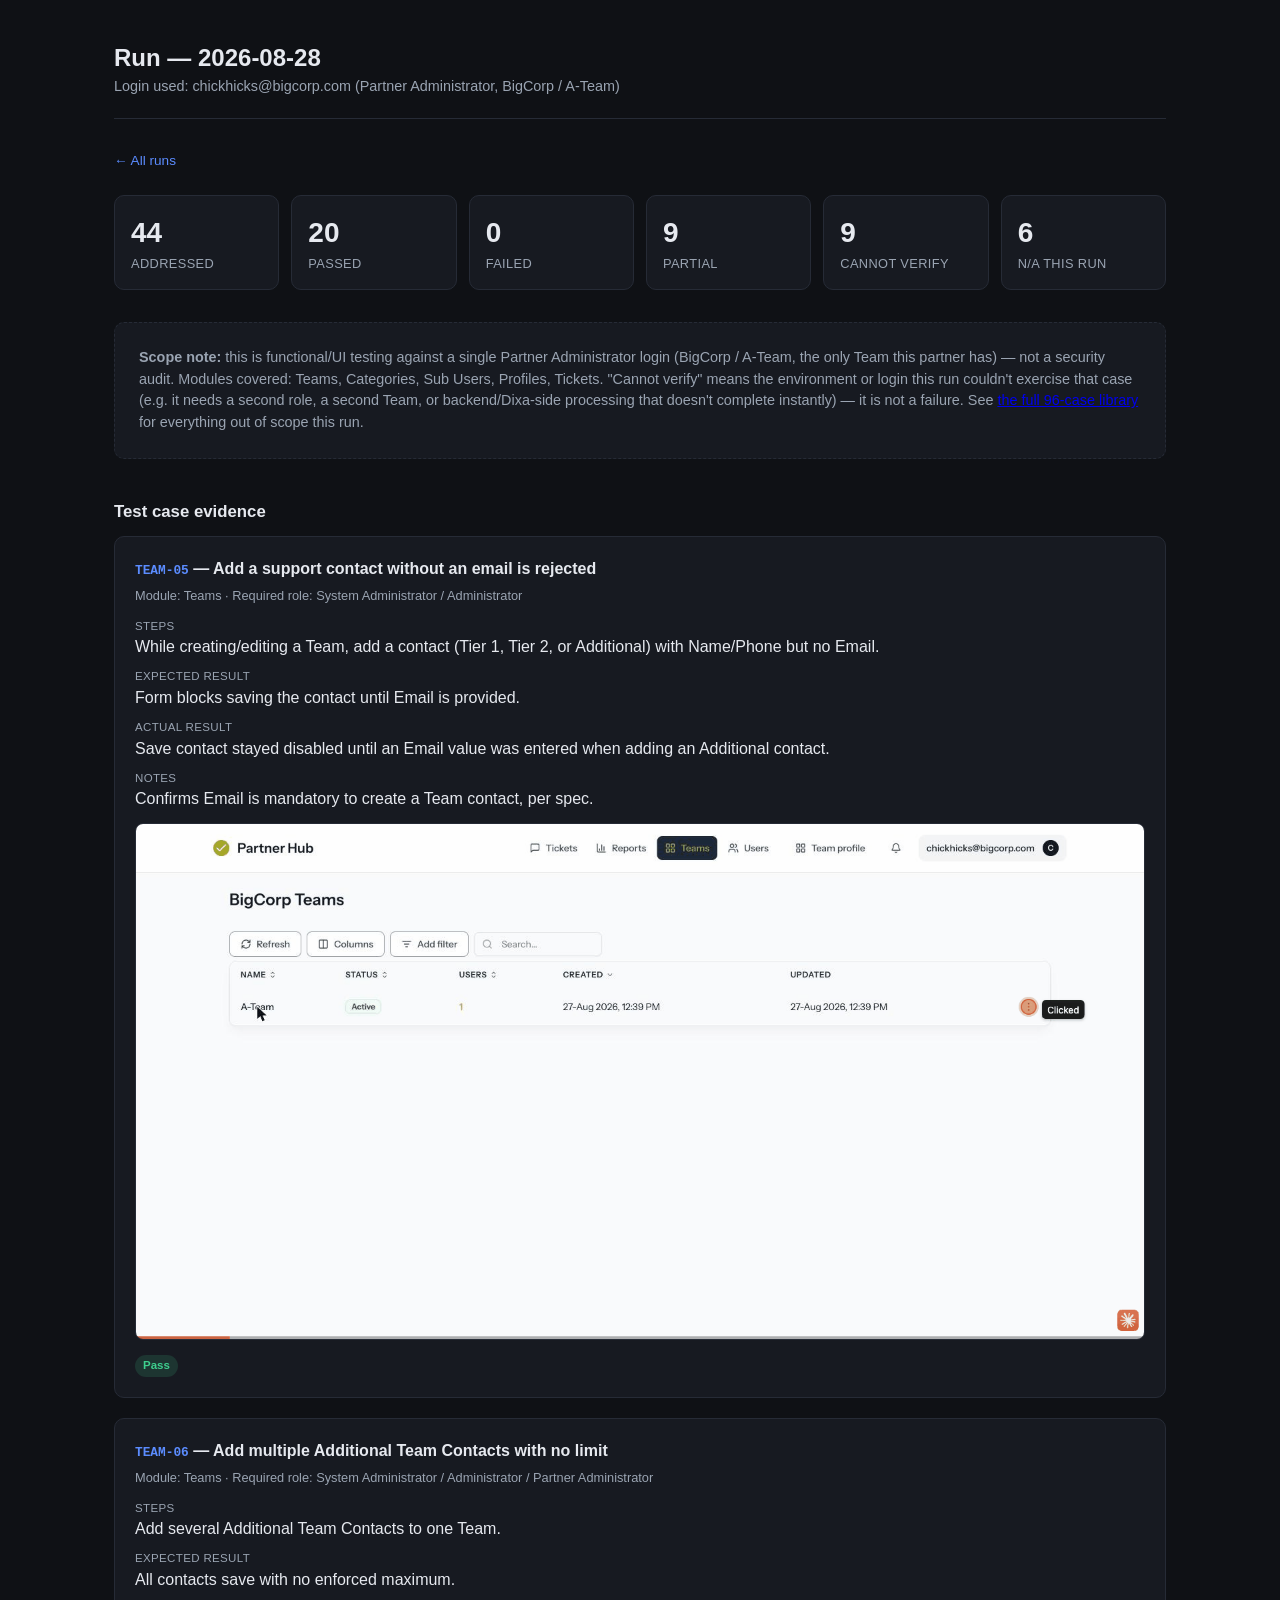
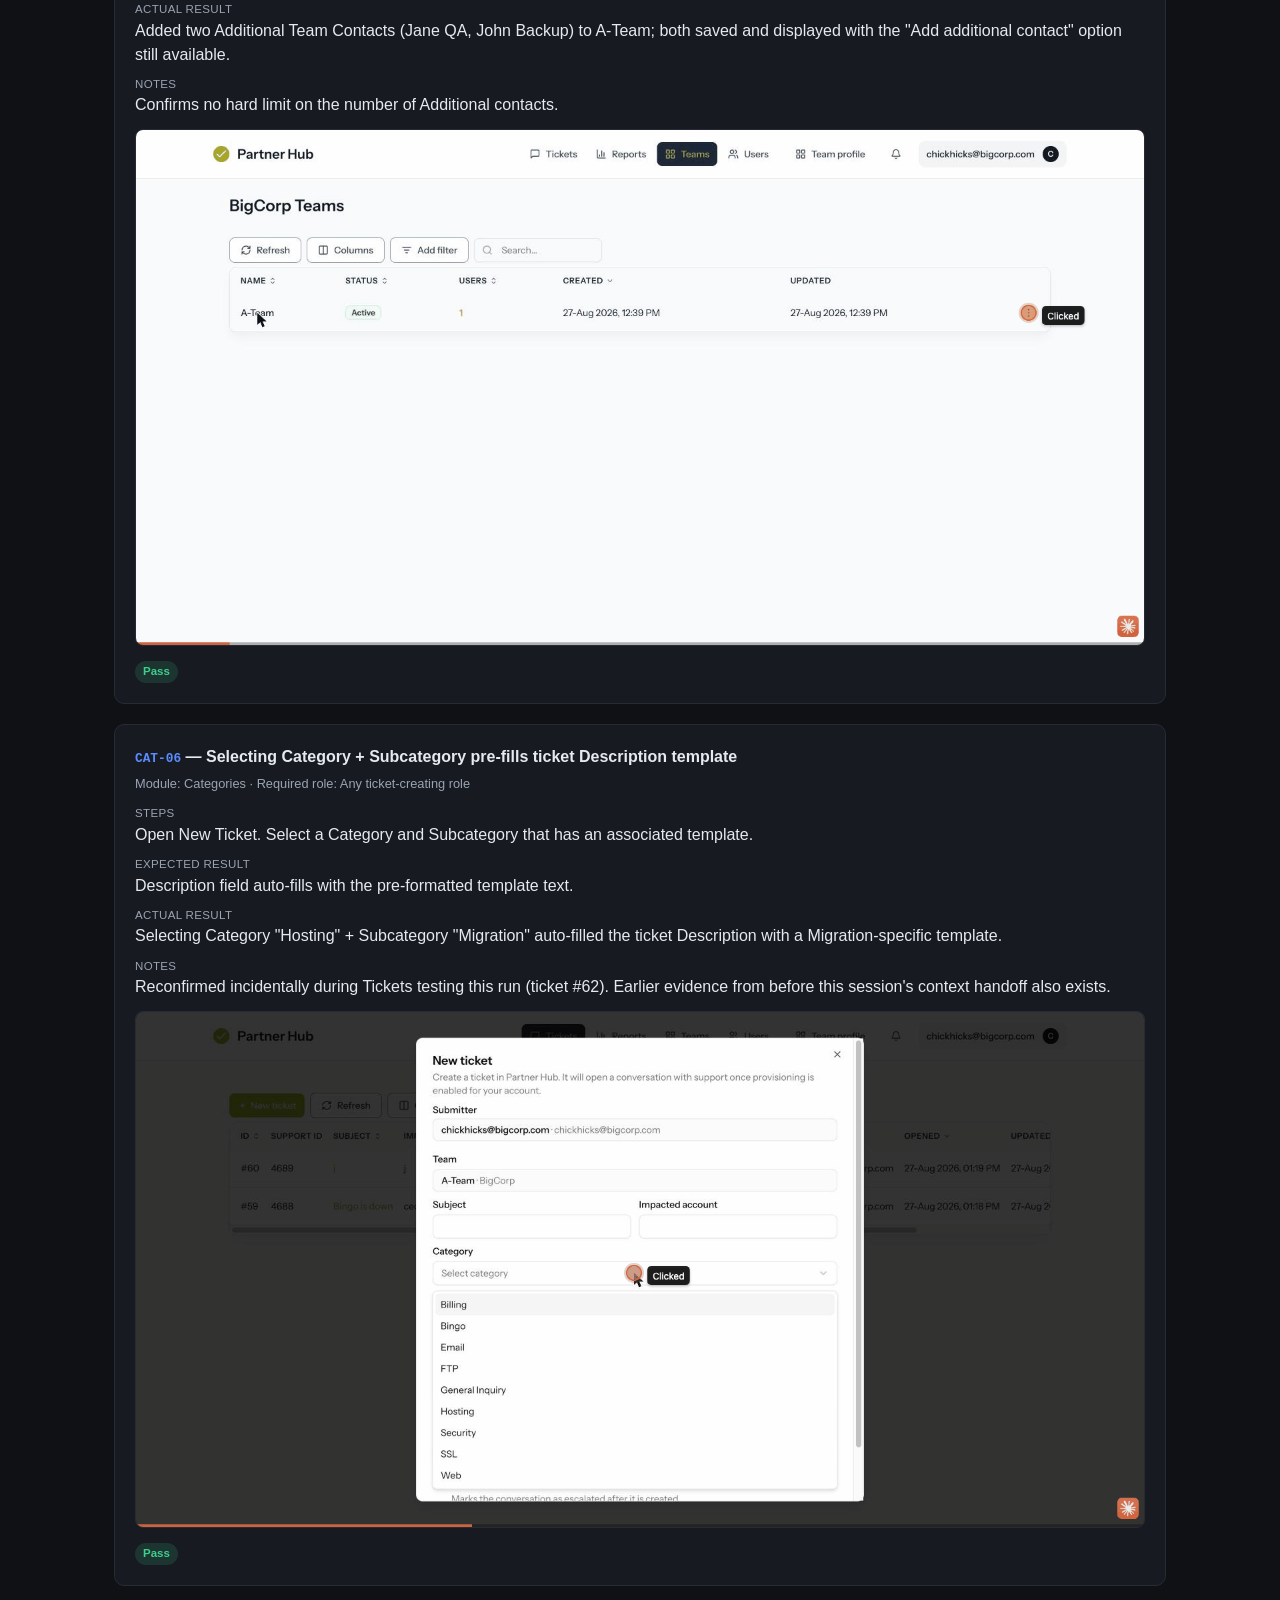
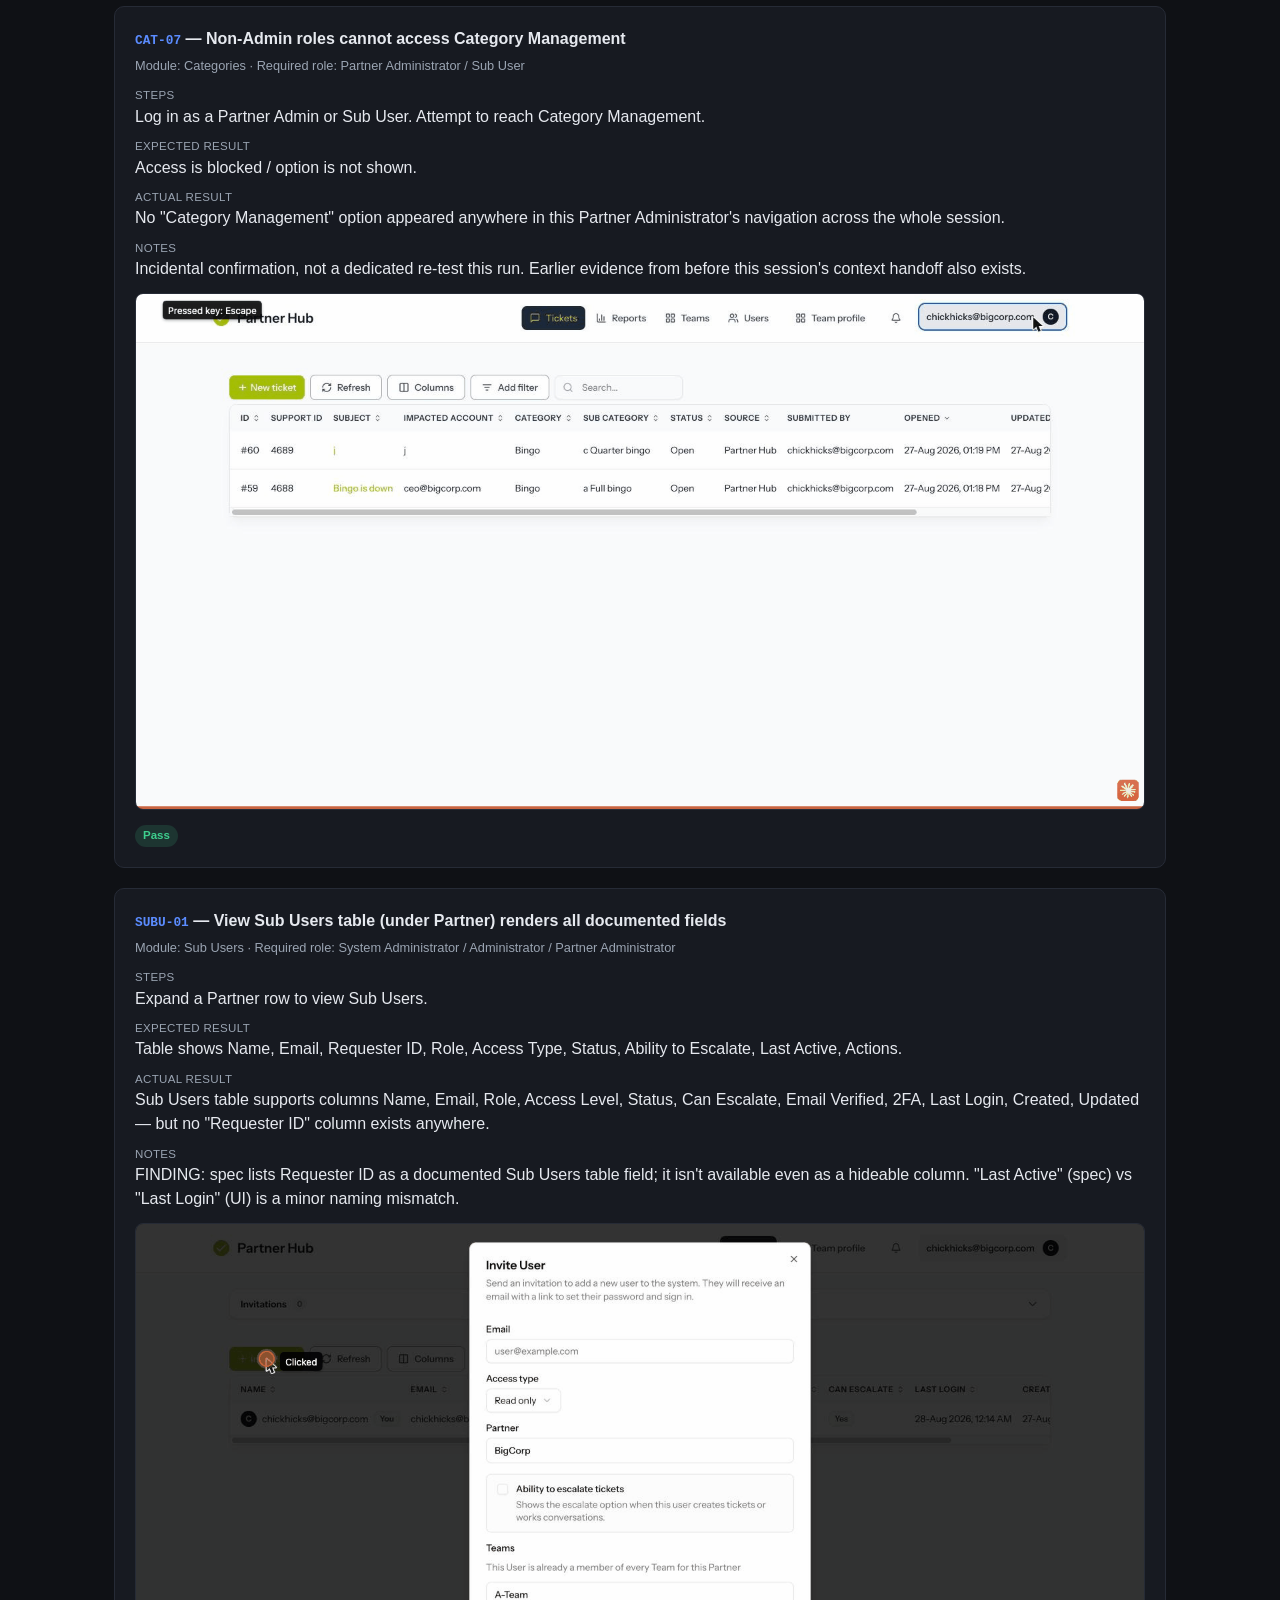
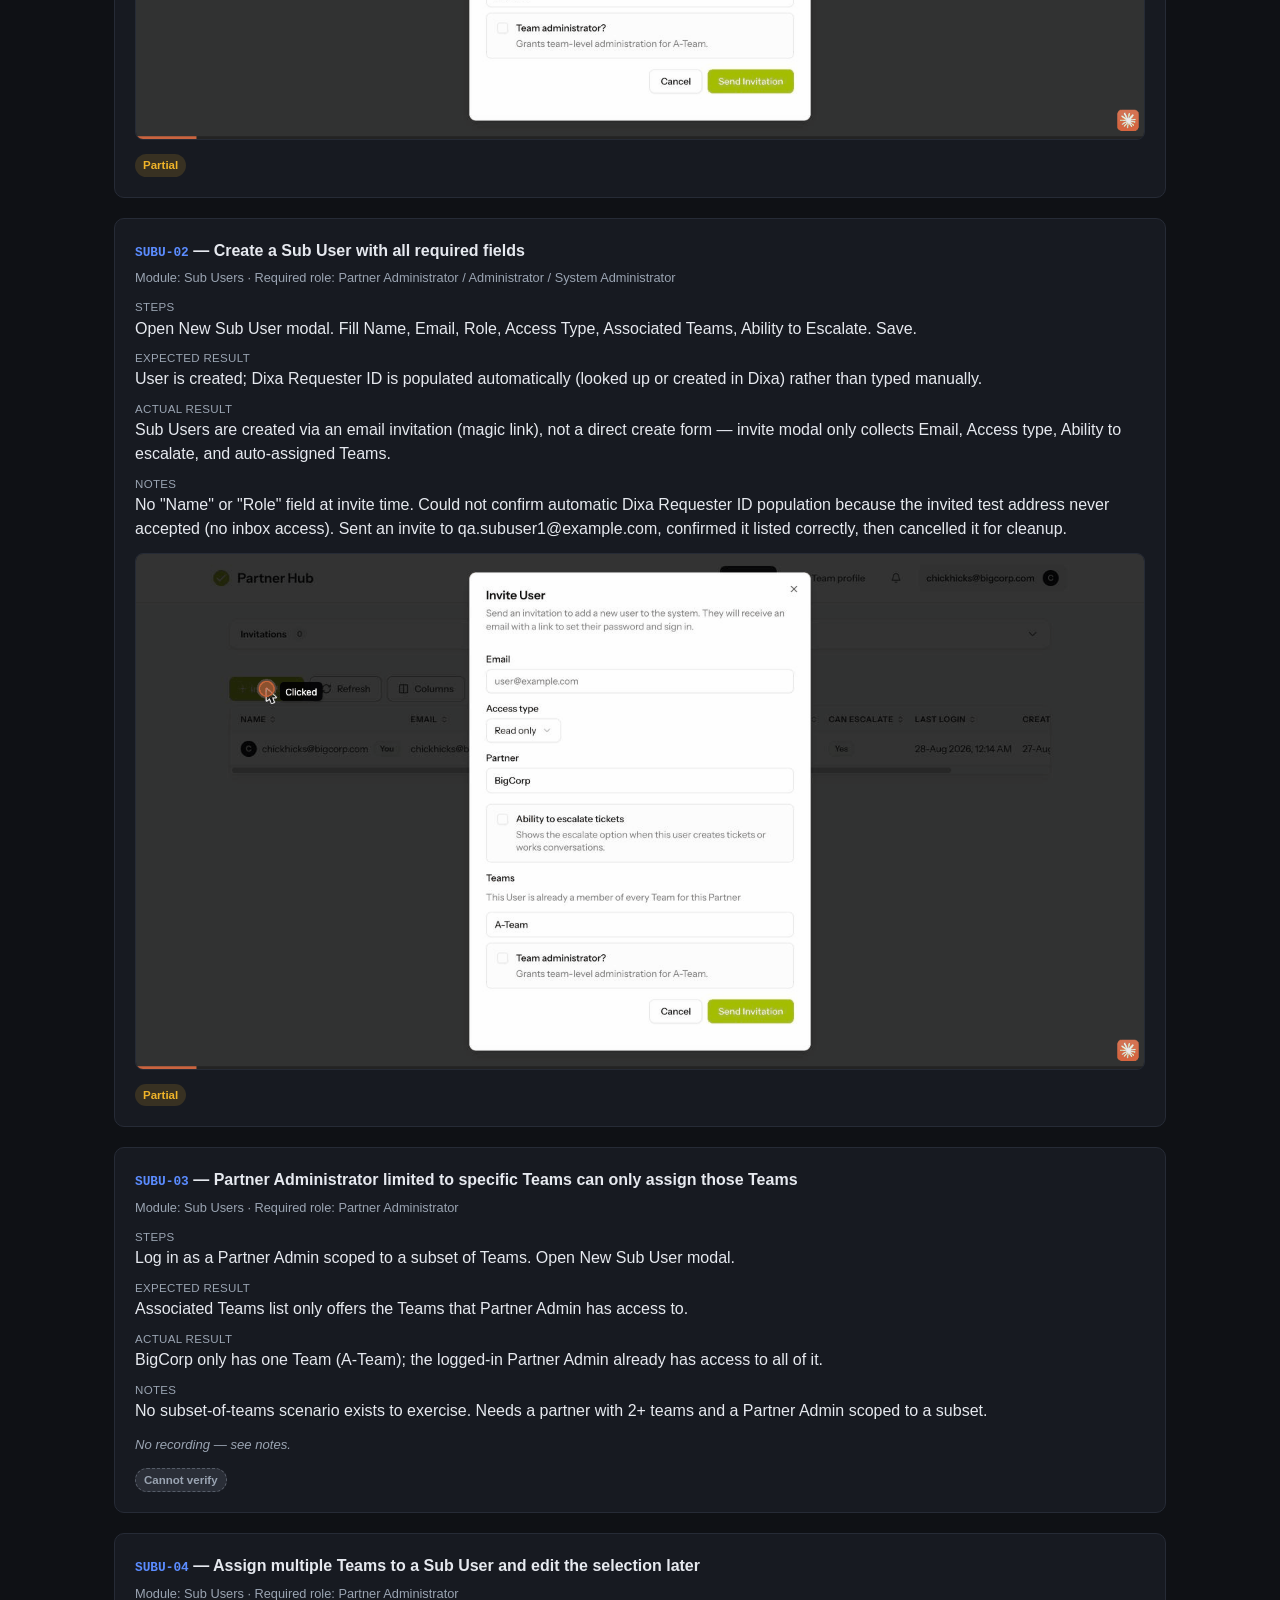
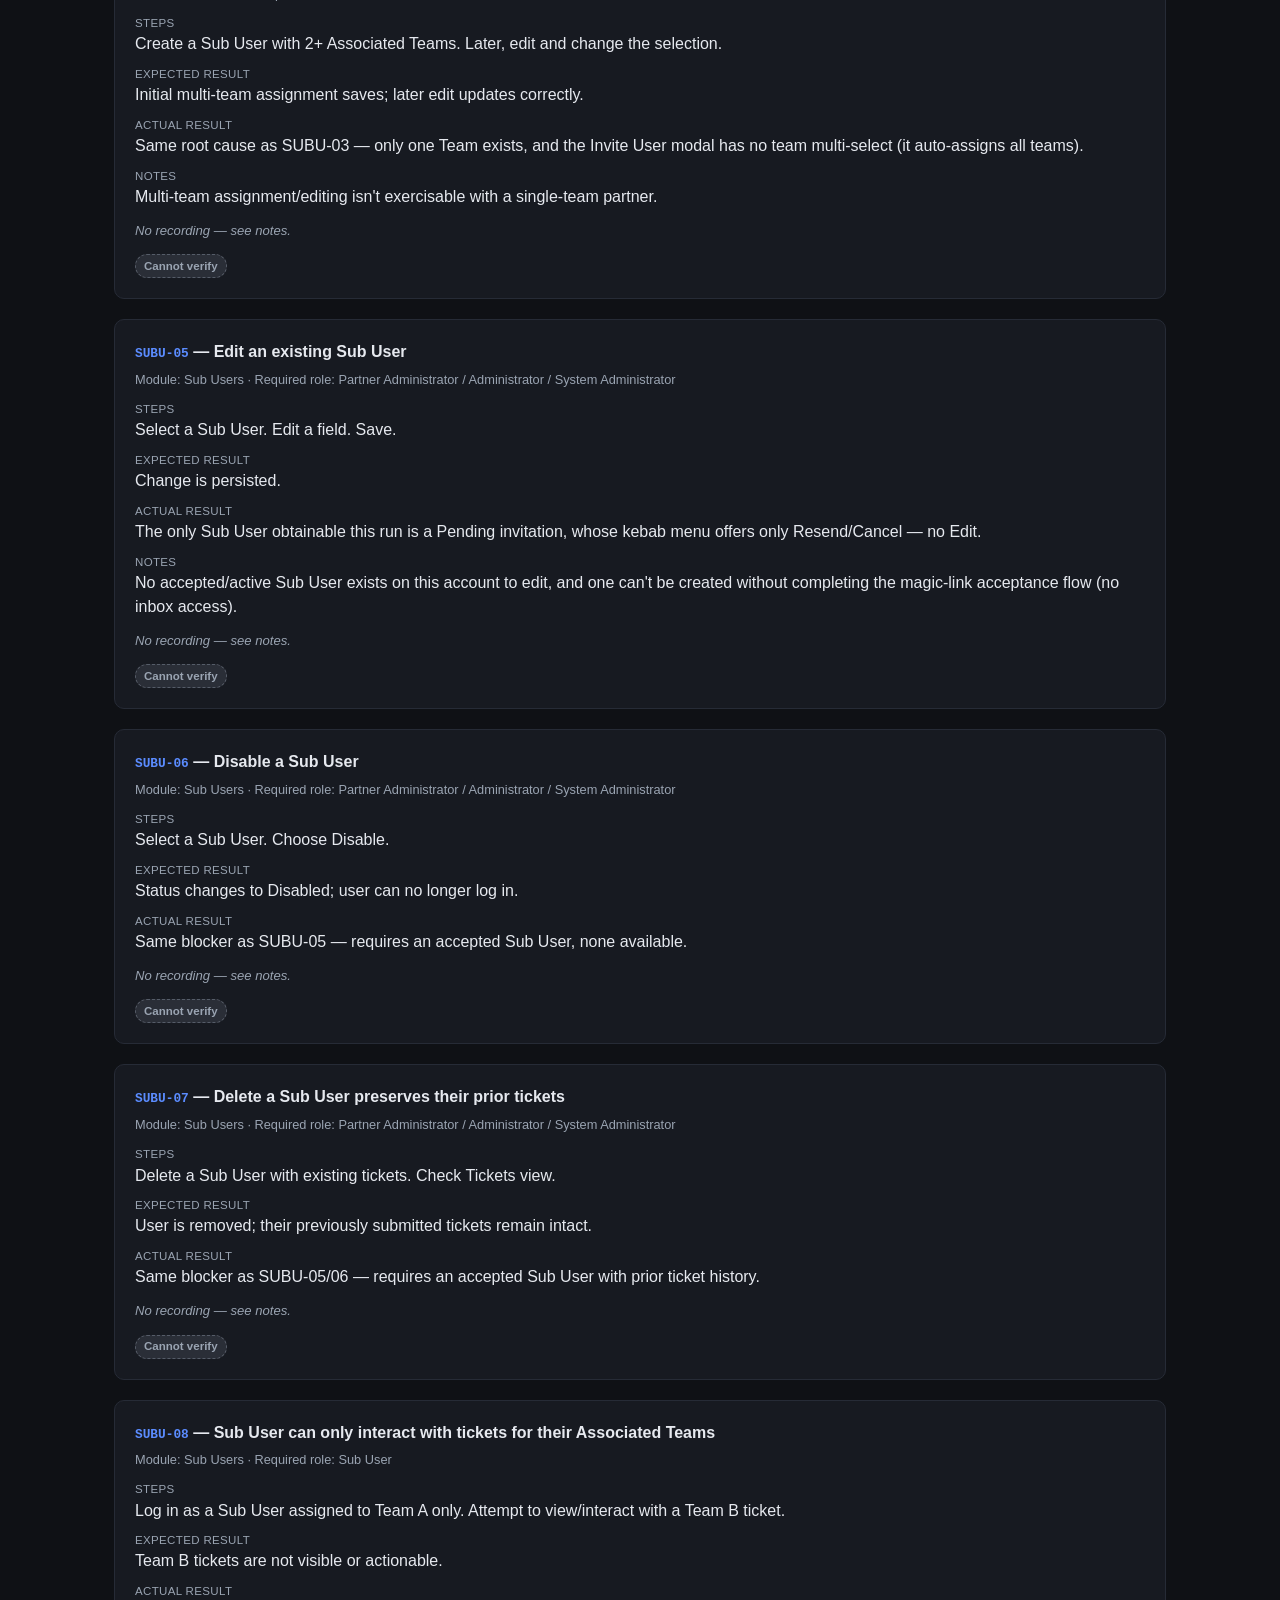
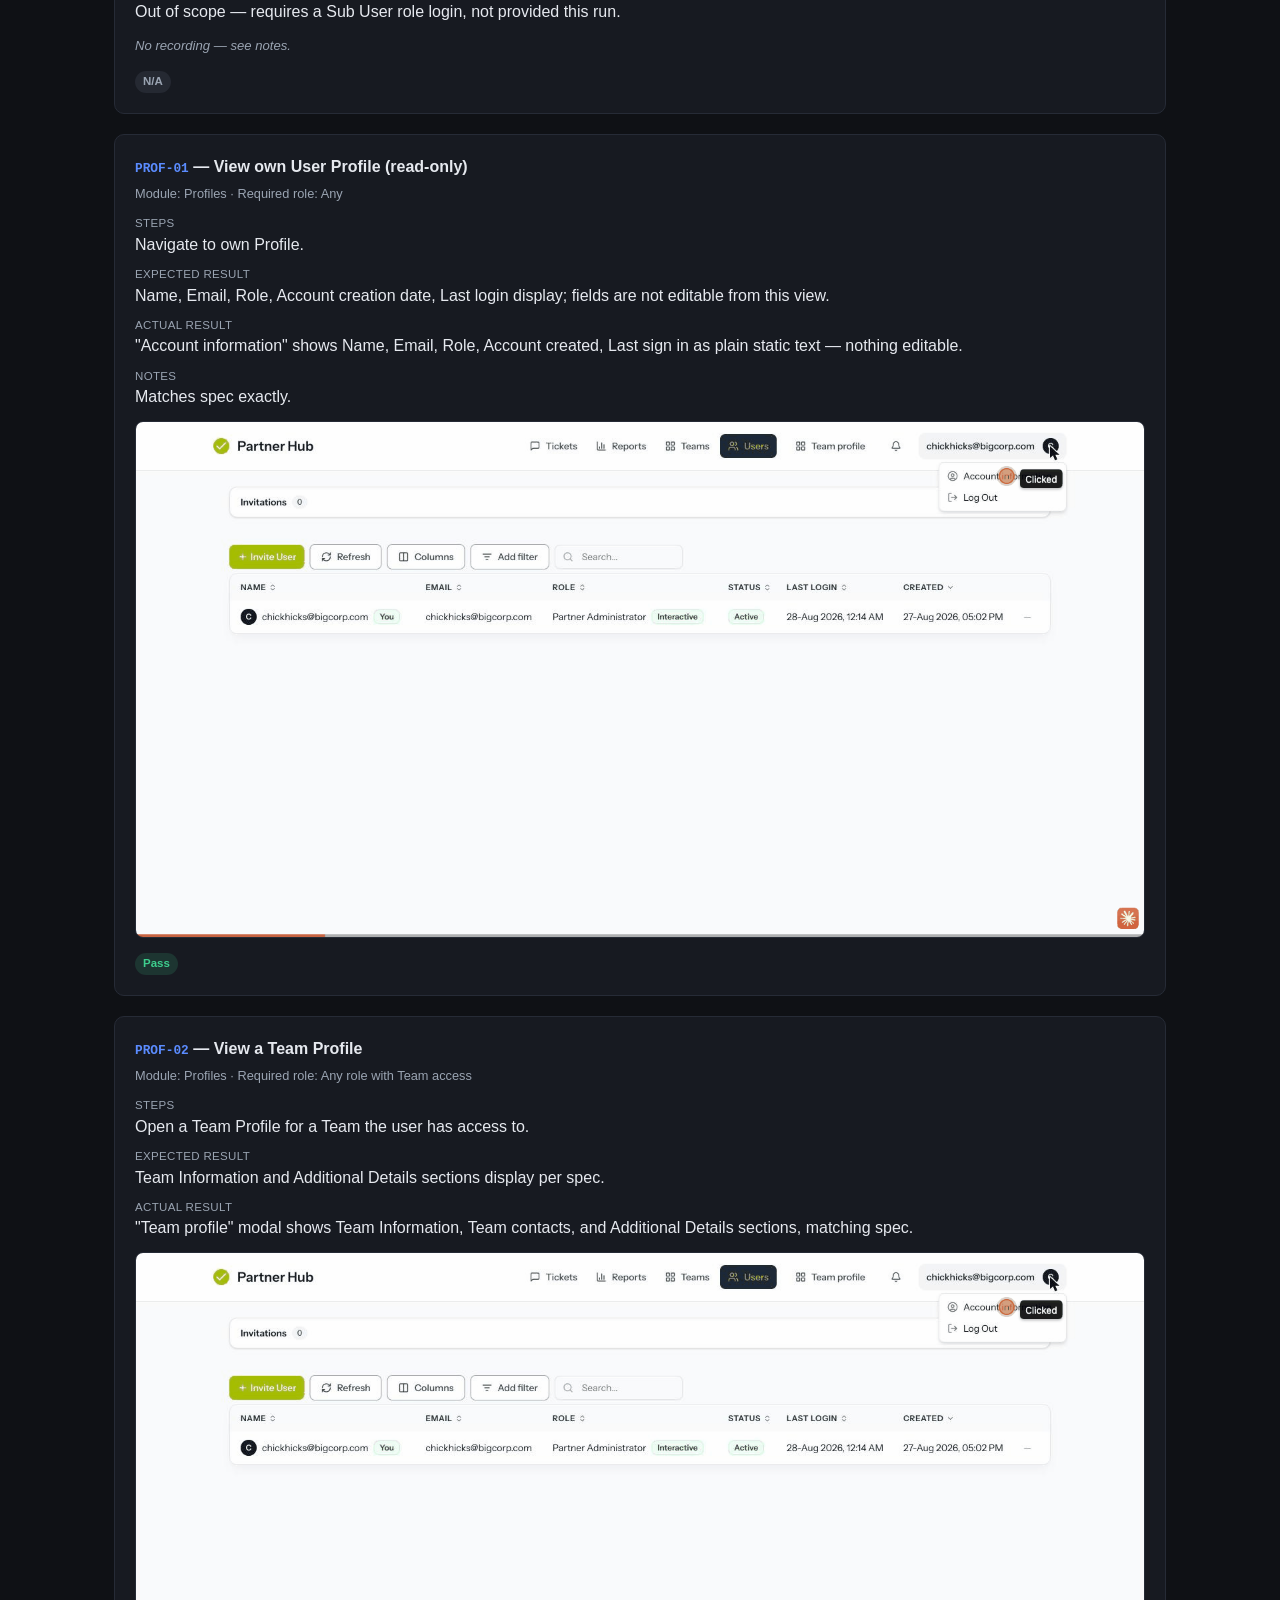
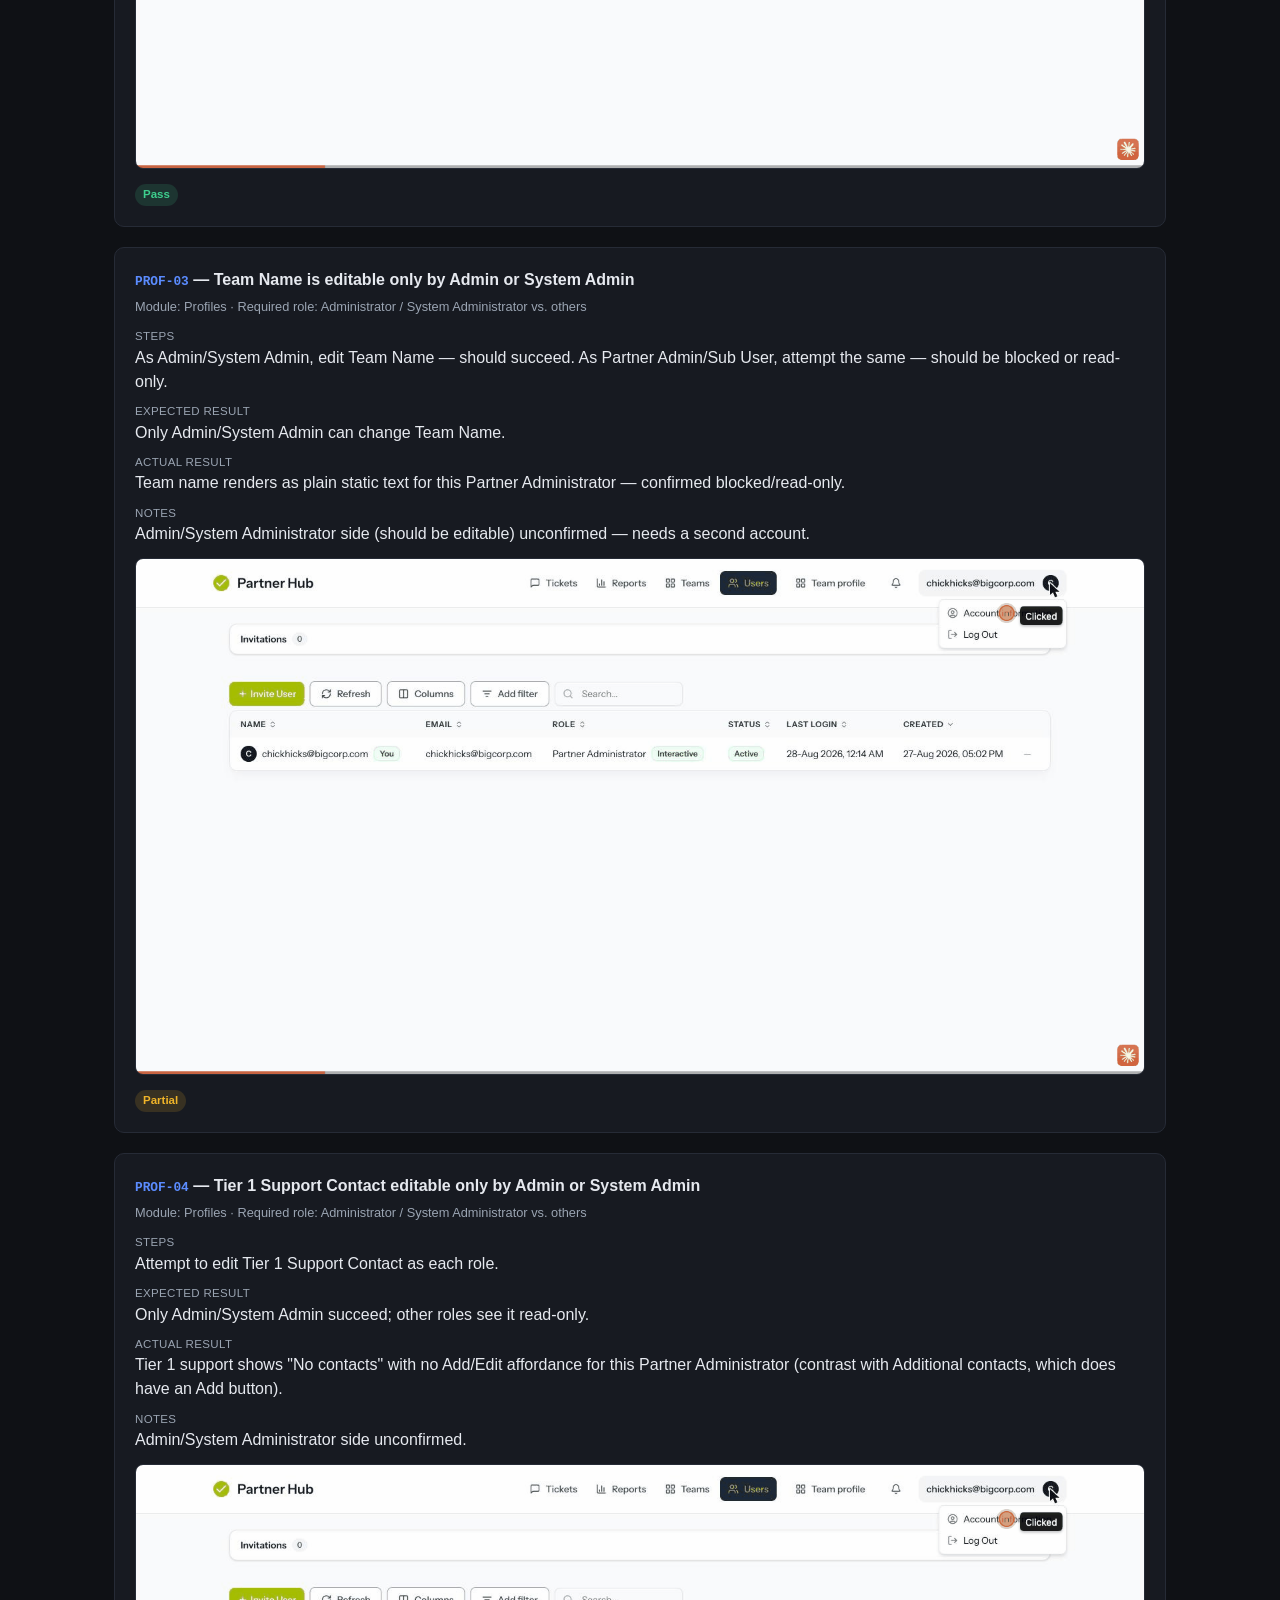
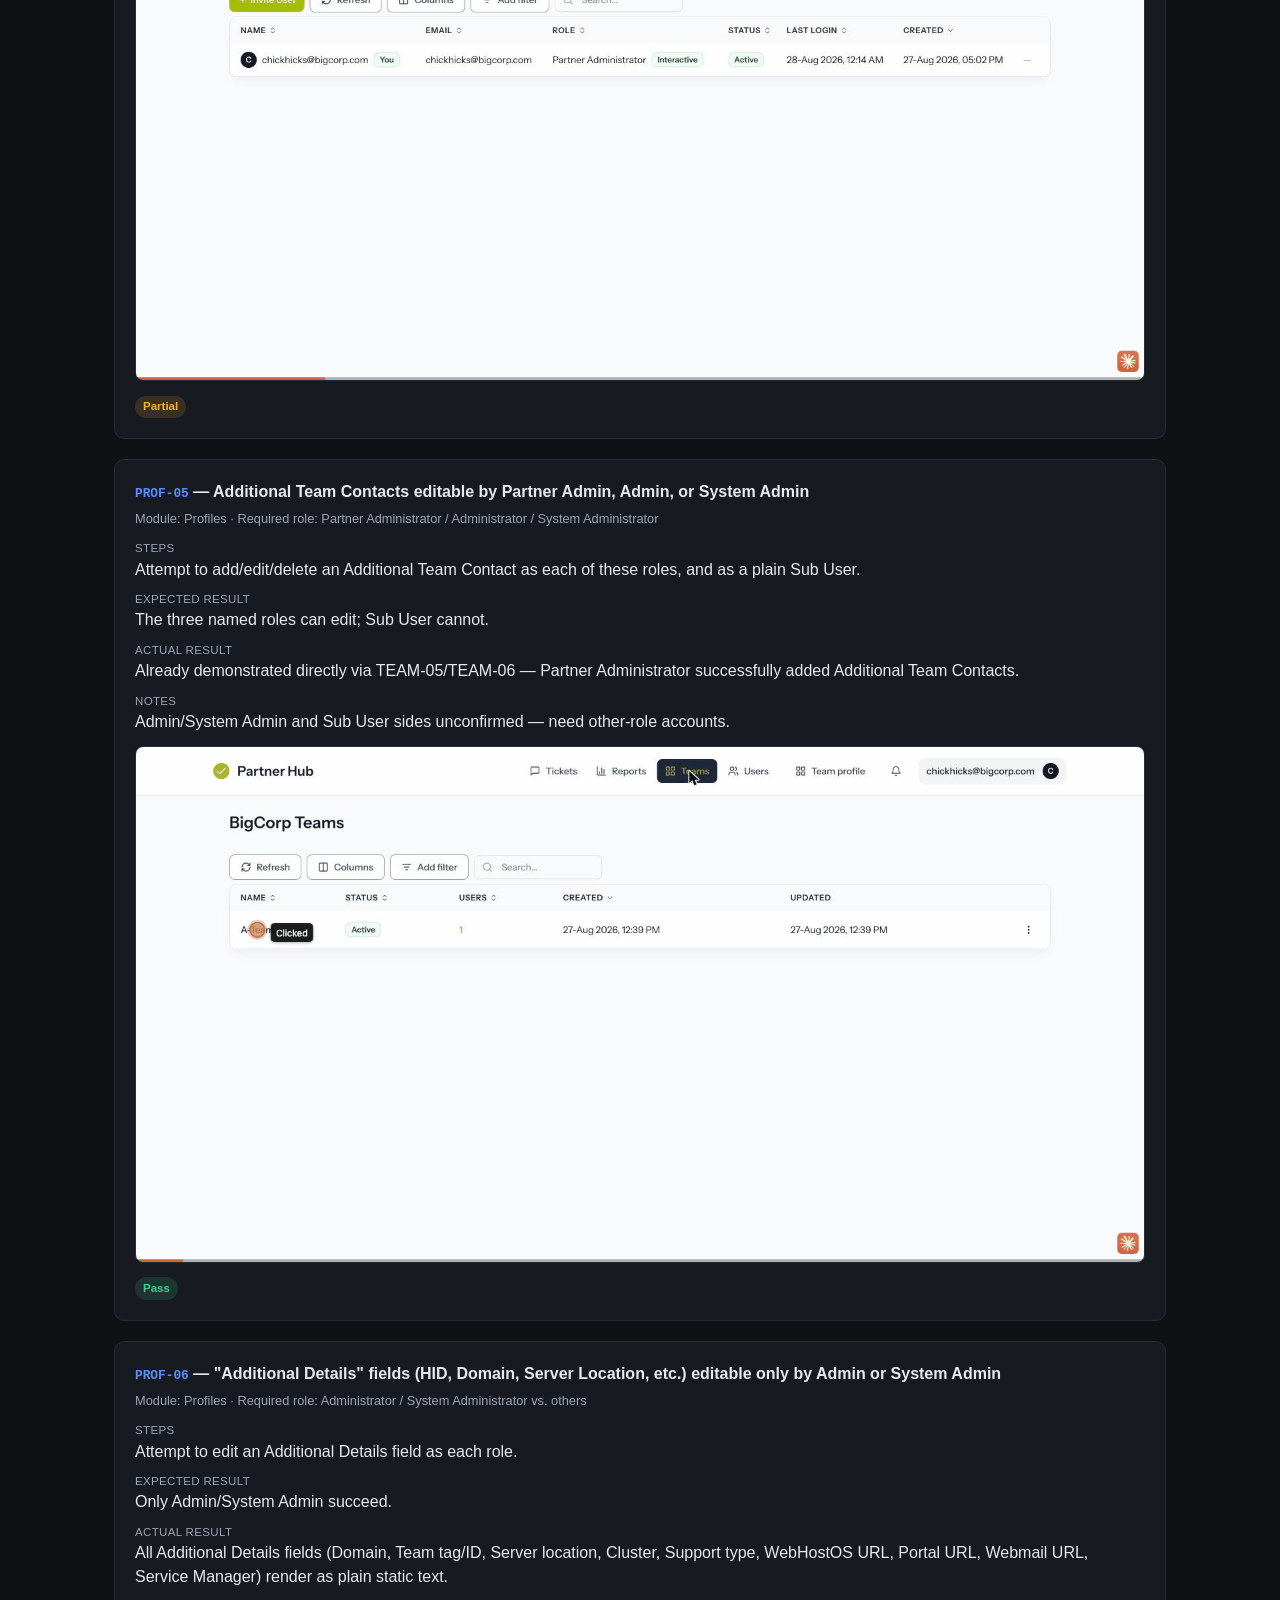
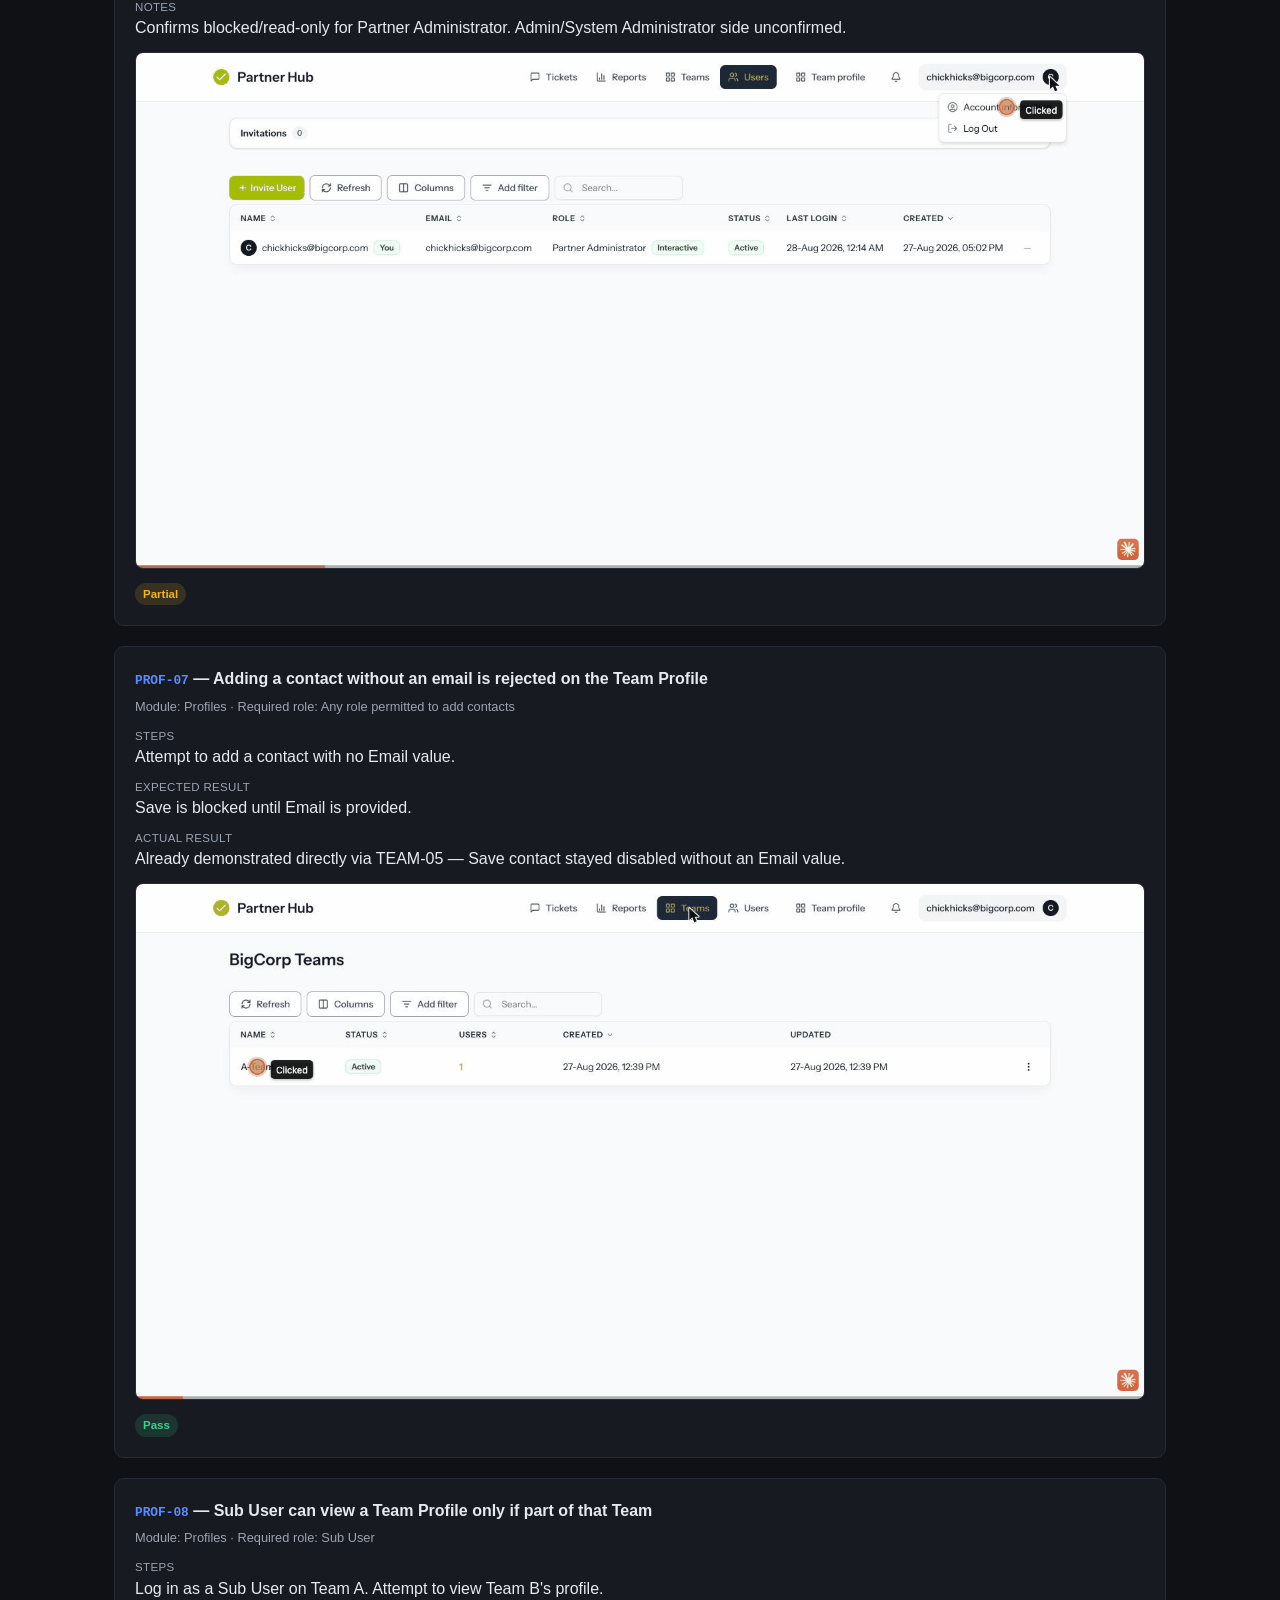
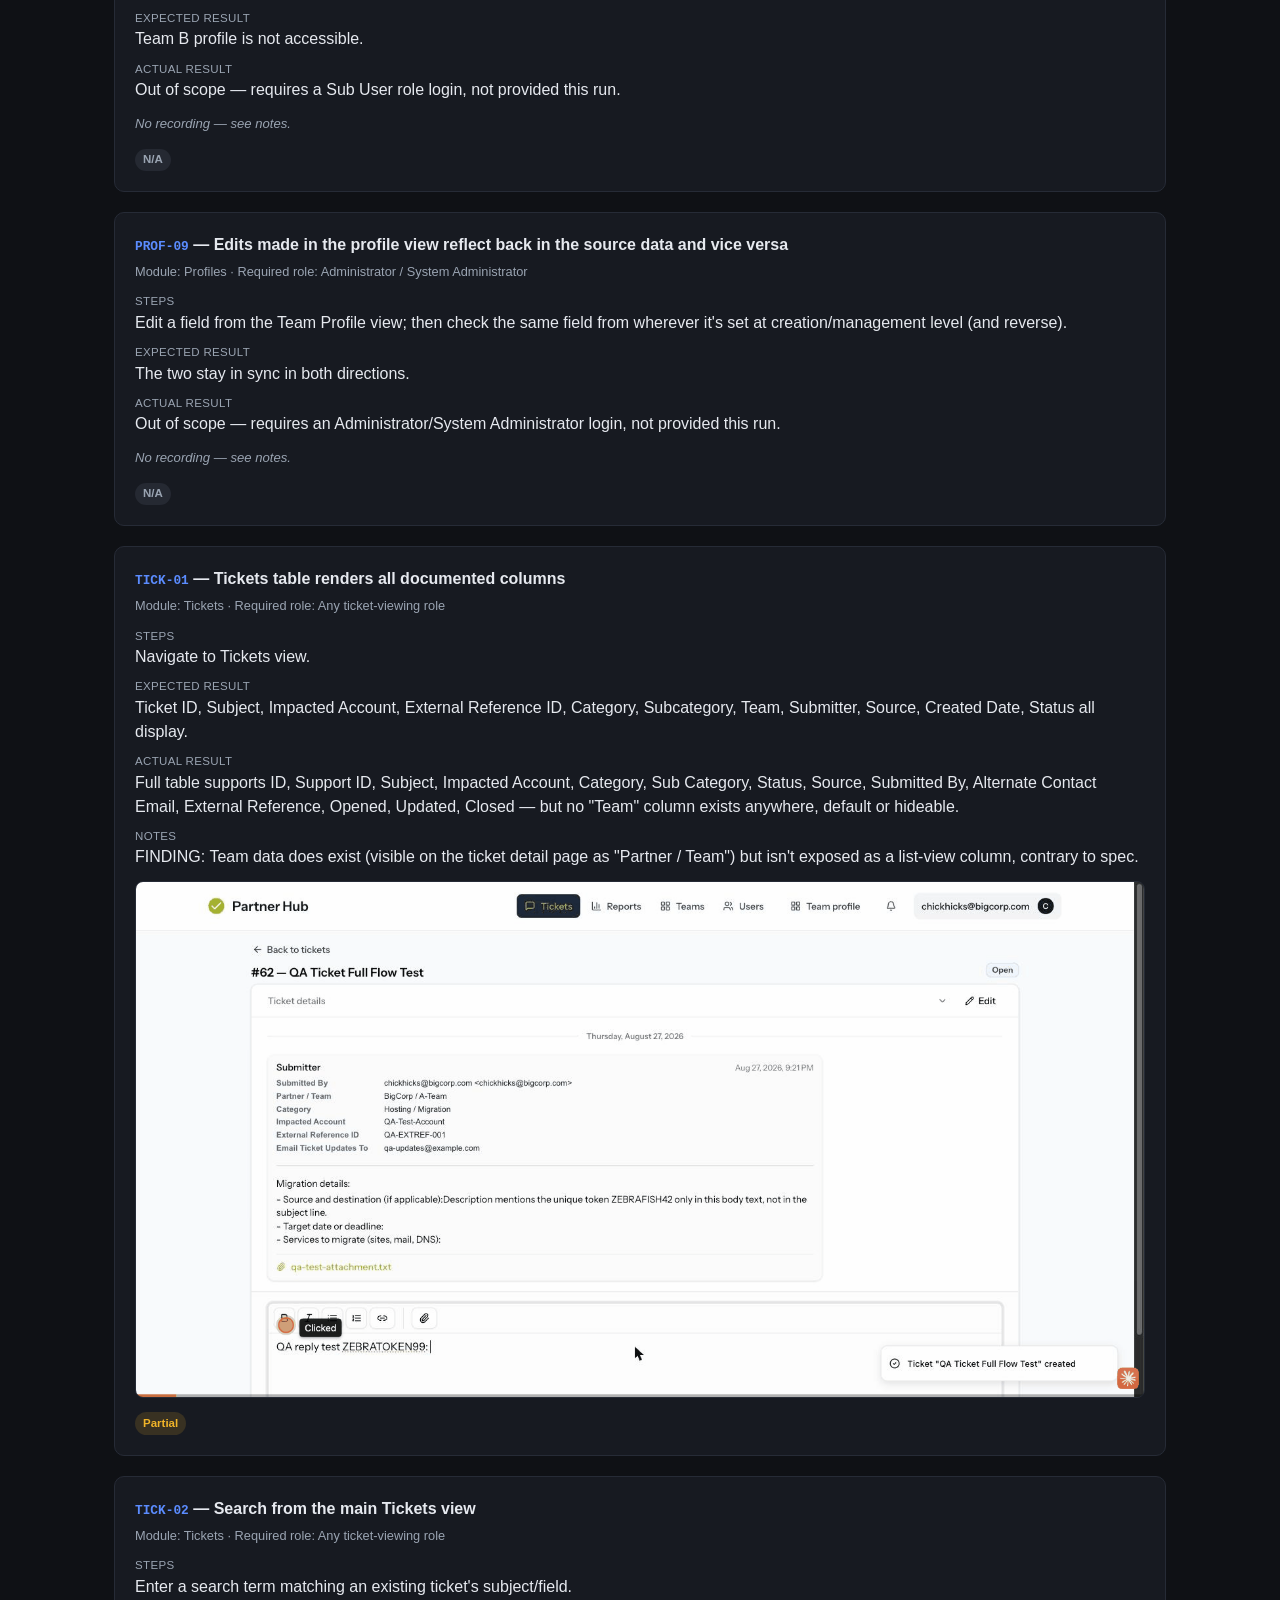
==== runs/2026-08-28/index.html @ 032ec41e "Add 2026-08-28 QA run: full Tickets re-test, evidence, and run history - Re-ran all Tickets test cas" ====
<!doctype html>
<html lang="en">
<head>
  <meta charset="utf-8" />
  <meta name="viewport" content="width=device-width, initial-scale=1" />
  <title>Partner Hub QA — Run 2026-08-28</title>
  <link rel="stylesheet" href="../../assets/style.css" />
</head>
<body>
  <div class="page">
    <header class="site-header">
      <div>
        <h1>Run — 2026-08-28</h1>
        <div class="subtitle">Login used: chickhicks@bigcorp.com (Partner Administrator, BigCorp / A-Team)</div>
      </div>
    </header>

    <nav class="crumbs"><a href="../../index.html">&larr; All runs</a></nav>

    <div class="stat-grid">
      <div class="stat-card"><div class="value">44</div><div class="label">Addressed</div></div>
      <div class="stat-card"><div class="value">20</div><div class="label">Passed</div></div>
      <div class="stat-card"><div class="value">0</div><div class="label">Failed</div></div>
      <div class="stat-card"><div class="value">9</div><div class="label">Partial</div></div>
      <div class="stat-card"><div class="value">9</div><div class="label">Cannot verify</div></div>
      <div class="stat-card"><div class="value">6</div><div class="label">N/A this run</div></div>
    </div>

    <section>
      <div class="empty-state" style="margin-bottom:1.5rem;">
        <strong>Scope note:</strong> this is functional/UI testing against a single Partner
        Administrator login (BigCorp / A-Team, the only Team this partner has) — not a security
        audit. Modules covered: Teams, Categories, Sub Users, Profiles, Tickets. "Cannot verify"
        means the environment or login this run couldn't exercise that case (e.g. it needs a
        second role, a second Team, or backend/Dixa-side processing that doesn't complete
        instantly) — it is not a failure. See <a href="../../data/test-cases.csv">the full
        96-case library</a> for everything out of scope this run.
      </div>
    </section>

    <section>
      <h2>Test case evidence</h2>

      <div class="evidence-card" id="TEAM-05">
        <h3><span class="id-cell">TEAM-05</span> — Add a support contact without an email is rejected</h3>
        <div class="meta">Module: Teams &middot; Required role: System Administrator / Administrator</div>

        <div class="field-label">Steps</div>
        <div>While creating/editing a Team, add a contact (Tier 1, Tier 2, or Additional) with Name/Phone but no Email.</div>

        <div class="field-label">Expected result</div>
        <div>Form blocks saving the contact until Email is provided.</div>

        <div class="field-label">Actual result</div>
        <div>Save contact stayed disabled until an Email value was entered when adding an Additional contact.</div>
        
        <div class="field-label">Notes</div>
        <div>Confirms Email is mandatory to create a Team contact, per spec.</div>
        
        <div class="media">
          <img src="evidence/TEAM-05_TEAM-06.gif" alt="TEAM-05 recording" loading="lazy" />
        </div>

        <div style="margin-top: 0.75rem;">
          <span class="badge pass">Pass</span>
        </div>
      </div>
      <div class="evidence-card" id="TEAM-06">
        <h3><span class="id-cell">TEAM-06</span> — Add multiple Additional Team Contacts with no limit</h3>
        <div class="meta">Module: Teams &middot; Required role: System Administrator / Administrator / Partner Administrator</div>

        <div class="field-label">Steps</div>
        <div>Add several Additional Team Contacts to one Team.</div>

        <div class="field-label">Expected result</div>
        <div>All contacts save with no enforced maximum.</div>

        <div class="field-label">Actual result</div>
        <div>Added two Additional Team Contacts (Jane QA, John Backup) to A-Team; both saved and displayed with the &quot;Add additional contact&quot; option still available.</div>
        
        <div class="field-label">Notes</div>
        <div>Confirms no hard limit on the number of Additional contacts.</div>
        
        <div class="media">
          <img src="evidence/TEAM-05_TEAM-06.gif" alt="TEAM-06 recording" loading="lazy" />
        </div>

        <div style="margin-top: 0.75rem;">
          <span class="badge pass">Pass</span>
        </div>
      </div>
      <div class="evidence-card" id="CAT-06">
        <h3><span class="id-cell">CAT-06</span> — Selecting Category + Subcategory pre-fills ticket Description template</h3>
        <div class="meta">Module: Categories &middot; Required role: Any ticket-creating role</div>

        <div class="field-label">Steps</div>
        <div>Open New Ticket. Select a Category and Subcategory that has an associated template.</div>

        <div class="field-label">Expected result</div>
        <div>Description field auto-fills with the pre-formatted template text.</div>

        <div class="field-label">Actual result</div>
        <div>Selecting Category &quot;Hosting&quot; + Subcategory &quot;Migration&quot; auto-filled the ticket Description with a Migration-specific template.</div>
        
        <div class="field-label">Notes</div>
        <div>Reconfirmed incidentally during Tickets testing this run (ticket #62). Earlier evidence from before this session&#x27;s context handoff also exists.</div>
        
        <div class="media">
          <img src="evidence/CAT-06.gif" alt="CAT-06 recording" loading="lazy" />
        </div>

        <div style="margin-top: 0.75rem;">
          <span class="badge pass">Pass</span>
        </div>
      </div>
      <div class="evidence-card" id="CAT-07">
        <h3><span class="id-cell">CAT-07</span> — Non-Admin roles cannot access Category Management</h3>
        <div class="meta">Module: Categories &middot; Required role: Partner Administrator / Sub User</div>

        <div class="field-label">Steps</div>
        <div>Log in as a Partner Admin or Sub User. Attempt to reach Category Management.</div>

        <div class="field-label">Expected result</div>
        <div>Access is blocked / option is not shown.</div>

        <div class="field-label">Actual result</div>
        <div>No &quot;Category Management&quot; option appeared anywhere in this Partner Administrator&#x27;s navigation across the whole session.</div>
        
        <div class="field-label">Notes</div>
        <div>Incidental confirmation, not a dedicated re-test this run. Earlier evidence from before this session&#x27;s context handoff also exists.</div>
        
        <div class="media">
          <img src="evidence/CAT-07.gif" alt="CAT-07 recording" loading="lazy" />
        </div>

        <div style="margin-top: 0.75rem;">
          <span class="badge pass">Pass</span>
        </div>
      </div>
      <div class="evidence-card" id="SUBU-01">
        <h3><span class="id-cell">SUBU-01</span> — View Sub Users table (under Partner) renders all documented fields</h3>
        <div class="meta">Module: Sub Users &middot; Required role: System Administrator / Administrator / Partner Administrator</div>

        <div class="field-label">Steps</div>
        <div>Expand a Partner row to view Sub Users.</div>

        <div class="field-label">Expected result</div>
        <div>Table shows Name, Email, Requester ID, Role, Access Type, Status, Ability to Escalate, Last Active, Actions.</div>

        <div class="field-label">Actual result</div>
        <div>Sub Users table supports columns Name, Email, Role, Access Level, Status, Can Escalate, Email Verified, 2FA, Last Login, Created, Updated — but no &quot;Requester ID&quot; column exists anywhere.</div>
        
        <div class="field-label">Notes</div>
        <div>FINDING: spec lists Requester ID as a documented Sub Users table field; it isn&#x27;t available even as a hideable column. &quot;Last Active&quot; (spec) vs &quot;Last Login&quot; (UI) is a minor naming mismatch.</div>
        
        <div class="media">
          <img src="evidence/SUBU-01_to_07.gif" alt="SUBU-01 recording" loading="lazy" />
        </div>

        <div style="margin-top: 0.75rem;">
          <span class="badge partial">Partial</span>
        </div>
      </div>
      <div class="evidence-card" id="SUBU-02">
        <h3><span class="id-cell">SUBU-02</span> — Create a Sub User with all required fields</h3>
        <div class="meta">Module: Sub Users &middot; Required role: Partner Administrator / Administrator / System Administrator</div>

        <div class="field-label">Steps</div>
        <div>Open New Sub User modal. Fill Name, Email, Role, Access Type, Associated Teams, Ability to Escalate. Save.</div>

        <div class="field-label">Expected result</div>
        <div>User is created; Dixa Requester ID is populated automatically (looked up or created in Dixa) rather than typed manually.</div>

        <div class="field-label">Actual result</div>
        <div>Sub Users are created via an email invitation (magic link), not a direct create form — invite modal only collects Email, Access type, Ability to escalate, and auto-assigned Teams.</div>
        
        <div class="field-label">Notes</div>
        <div>No &quot;Name&quot; or &quot;Role&quot; field at invite time. Could not confirm automatic Dixa Requester ID population because the invited test address never accepted (no inbox access). Sent an invite to qa.subuser1@example.com, confirmed it listed correctly, then cancelled it for cleanup.</div>
        
        <div class="media">
          <img src="evidence/SUBU-01_to_07.gif" alt="SUBU-02 recording" loading="lazy" />
        </div>

        <div style="margin-top: 0.75rem;">
          <span class="badge partial">Partial</span>
        </div>
      </div>
      <div class="evidence-card" id="SUBU-03">
        <h3><span class="id-cell">SUBU-03</span> — Partner Administrator limited to specific Teams can only assign those Teams</h3>
        <div class="meta">Module: Sub Users &middot; Required role: Partner Administrator</div>

        <div class="field-label">Steps</div>
        <div>Log in as a Partner Admin scoped to a subset of Teams. Open New Sub User modal.</div>

        <div class="field-label">Expected result</div>
        <div>Associated Teams list only offers the Teams that Partner Admin has access to.</div>

        <div class="field-label">Actual result</div>
        <div>BigCorp only has one Team (A-Team); the logged-in Partner Admin already has access to all of it.</div>
        
        <div class="field-label">Notes</div>
        <div>No subset-of-teams scenario exists to exercise. Needs a partner with 2+ teams and a Partner Admin scoped to a subset.</div>
        
        <div class="media"><div class="no-evidence">No recording — see notes.</div></div>

        <div style="margin-top: 0.75rem;">
          <span class="badge cannot-verify">Cannot verify</span>
        </div>
      </div>
      <div class="evidence-card" id="SUBU-04">
        <h3><span class="id-cell">SUBU-04</span> — Assign multiple Teams to a Sub User and edit the selection later</h3>
        <div class="meta">Module: Sub Users &middot; Required role: Partner Administrator</div>

        <div class="field-label">Steps</div>
        <div>Create a Sub User with 2+ Associated Teams. Later, edit and change the selection.</div>

        <div class="field-label">Expected result</div>
        <div>Initial multi-team assignment saves; later edit updates correctly.</div>

        <div class="field-label">Actual result</div>
        <div>Same root cause as SUBU-03 — only one Team exists, and the Invite User modal has no team multi-select (it auto-assigns all teams).</div>
        
        <div class="field-label">Notes</div>
        <div>Multi-team assignment/editing isn&#x27;t exercisable with a single-team partner.</div>
        
        <div class="media"><div class="no-evidence">No recording — see notes.</div></div>

        <div style="margin-top: 0.75rem;">
          <span class="badge cannot-verify">Cannot verify</span>
        </div>
      </div>
      <div class="evidence-card" id="SUBU-05">
        <h3><span class="id-cell">SUBU-05</span> — Edit an existing Sub User</h3>
        <div class="meta">Module: Sub Users &middot; Required role: Partner Administrator / Administrator / System Administrator</div>

        <div class="field-label">Steps</div>
        <div>Select a Sub User. Edit a field. Save.</div>

        <div class="field-label">Expected result</div>
        <div>Change is persisted.</div>

        <div class="field-label">Actual result</div>
        <div>The only Sub User obtainable this run is a Pending invitation, whose kebab menu offers only Resend/Cancel — no Edit.</div>
        
        <div class="field-label">Notes</div>
        <div>No accepted/active Sub User exists on this account to edit, and one can&#x27;t be created without completing the magic-link acceptance flow (no inbox access).</div>
        
        <div class="media"><div class="no-evidence">No recording — see notes.</div></div>

        <div style="margin-top: 0.75rem;">
          <span class="badge cannot-verify">Cannot verify</span>
        </div>
      </div>
      <div class="evidence-card" id="SUBU-06">
        <h3><span class="id-cell">SUBU-06</span> — Disable a Sub User</h3>
        <div class="meta">Module: Sub Users &middot; Required role: Partner Administrator / Administrator / System Administrator</div>

        <div class="field-label">Steps</div>
        <div>Select a Sub User. Choose Disable.</div>

        <div class="field-label">Expected result</div>
        <div>Status changes to Disabled; user can no longer log in.</div>

        <div class="field-label">Actual result</div>
        <div>Same blocker as SUBU-05 — requires an accepted Sub User, none available.</div>
        
        
        <div class="media"><div class="no-evidence">No recording — see notes.</div></div>

        <div style="margin-top: 0.75rem;">
          <span class="badge cannot-verify">Cannot verify</span>
        </div>
      </div>
      <div class="evidence-card" id="SUBU-07">
        <h3><span class="id-cell">SUBU-07</span> — Delete a Sub User preserves their prior tickets</h3>
        <div class="meta">Module: Sub Users &middot; Required role: Partner Administrator / Administrator / System Administrator</div>

        <div class="field-label">Steps</div>
        <div>Delete a Sub User with existing tickets. Check Tickets view.</div>

        <div class="field-label">Expected result</div>
        <div>User is removed; their previously submitted tickets remain intact.</div>

        <div class="field-label">Actual result</div>
        <div>Same blocker as SUBU-05/06 — requires an accepted Sub User with prior ticket history.</div>
        
        
        <div class="media"><div class="no-evidence">No recording — see notes.</div></div>

        <div style="margin-top: 0.75rem;">
          <span class="badge cannot-verify">Cannot verify</span>
        </div>
      </div>
      <div class="evidence-card" id="SUBU-08">
        <h3><span class="id-cell">SUBU-08</span> — Sub User can only interact with tickets for their Associated Teams</h3>
        <div class="meta">Module: Sub Users &middot; Required role: Sub User</div>

        <div class="field-label">Steps</div>
        <div>Log in as a Sub User assigned to Team A only. Attempt to view/interact with a Team B ticket.</div>

        <div class="field-label">Expected result</div>
        <div>Team B tickets are not visible or actionable.</div>

        <div class="field-label">Actual result</div>
        <div>Out of scope — requires a Sub User role login, not provided this run.</div>
        
        
        <div class="media"><div class="no-evidence">No recording — see notes.</div></div>

        <div style="margin-top: 0.75rem;">
          <span class="badge na">N/A</span>
        </div>
      </div>
      <div class="evidence-card" id="PROF-01">
        <h3><span class="id-cell">PROF-01</span> — View own User Profile (read-only)</h3>
        <div class="meta">Module: Profiles &middot; Required role: Any</div>

        <div class="field-label">Steps</div>
        <div>Navigate to own Profile.</div>

        <div class="field-label">Expected result</div>
        <div>Name, Email, Role, Account creation date, Last login display; fields are not editable from this view.</div>

        <div class="field-label">Actual result</div>
        <div>&quot;Account information&quot; shows Name, Email, Role, Account created, Last sign in as plain static text — nothing editable.</div>
        
        <div class="field-label">Notes</div>
        <div>Matches spec exactly.</div>
        
        <div class="media">
          <img src="evidence/PROF-01_02_03_04_06.gif" alt="PROF-01 recording" loading="lazy" />
        </div>

        <div style="margin-top: 0.75rem;">
          <span class="badge pass">Pass</span>
        </div>
      </div>
      <div class="evidence-card" id="PROF-02">
        <h3><span class="id-cell">PROF-02</span> — View a Team Profile</h3>
        <div class="meta">Module: Profiles &middot; Required role: Any role with Team access</div>

        <div class="field-label">Steps</div>
        <div>Open a Team Profile for a Team the user has access to.</div>

        <div class="field-label">Expected result</div>
        <div>Team Information and Additional Details sections display per spec.</div>

        <div class="field-label">Actual result</div>
        <div>&quot;Team profile&quot; modal shows Team Information, Team contacts, and Additional Details sections, matching spec.</div>
        
        
        <div class="media">
          <img src="evidence/PROF-01_02_03_04_06.gif" alt="PROF-02 recording" loading="lazy" />
        </div>

        <div style="margin-top: 0.75rem;">
          <span class="badge pass">Pass</span>
        </div>
      </div>
      <div class="evidence-card" id="PROF-03">
        <h3><span class="id-cell">PROF-03</span> — Team Name is editable only by Admin or System Admin</h3>
        <div class="meta">Module: Profiles &middot; Required role: Administrator / System Administrator vs. others</div>

        <div class="field-label">Steps</div>
        <div>As Admin/System Admin, edit Team Name — should succeed. As Partner Admin/Sub User, attempt the same — should be blocked or read-only.</div>

        <div class="field-label">Expected result</div>
        <div>Only Admin/System Admin can change Team Name.</div>

        <div class="field-label">Actual result</div>
        <div>Team name renders as plain static text for this Partner Administrator — confirmed blocked/read-only.</div>
        
        <div class="field-label">Notes</div>
        <div>Admin/System Administrator side (should be editable) unconfirmed — needs a second account.</div>
        
        <div class="media">
          <img src="evidence/PROF-01_02_03_04_06.gif" alt="PROF-03 recording" loading="lazy" />
        </div>

        <div style="margin-top: 0.75rem;">
          <span class="badge partial">Partial</span>
        </div>
      </div>
      <div class="evidence-card" id="PROF-04">
        <h3><span class="id-cell">PROF-04</span> — Tier 1 Support Contact editable only by Admin or System Admin</h3>
        <div class="meta">Module: Profiles &middot; Required role: Administrator / System Administrator vs. others</div>

        <div class="field-label">Steps</div>
        <div>Attempt to edit Tier 1 Support Contact as each role.</div>

        <div class="field-label">Expected result</div>
        <div>Only Admin/System Admin succeed; other roles see it read-only.</div>

        <div class="field-label">Actual result</div>
        <div>Tier 1 support shows &quot;No contacts&quot; with no Add/Edit affordance for this Partner Administrator (contrast with Additional contacts, which does have an Add button).</div>
        
        <div class="field-label">Notes</div>
        <div>Admin/System Administrator side unconfirmed.</div>
        
        <div class="media">
          <img src="evidence/PROF-01_02_03_04_06.gif" alt="PROF-04 recording" loading="lazy" />
        </div>

        <div style="margin-top: 0.75rem;">
          <span class="badge partial">Partial</span>
        </div>
      </div>
      <div class="evidence-card" id="PROF-05">
        <h3><span class="id-cell">PROF-05</span> — Additional Team Contacts editable by Partner Admin, Admin, or System Admin</h3>
        <div class="meta">Module: Profiles &middot; Required role: Partner Administrator / Administrator / System Administrator</div>

        <div class="field-label">Steps</div>
        <div>Attempt to add/edit/delete an Additional Team Contact as each of these roles, and as a plain Sub User.</div>

        <div class="field-label">Expected result</div>
        <div>The three named roles can edit; Sub User cannot.</div>

        <div class="field-label">Actual result</div>
        <div>Already demonstrated directly via TEAM-05/TEAM-06 — Partner Administrator successfully added Additional Team Contacts.</div>
        
        <div class="field-label">Notes</div>
        <div>Admin/System Admin and Sub User sides unconfirmed — need other-role accounts.</div>
        
        <div class="media">
          <img src="evidence/TEAM-05_TEAM-06.gif" alt="PROF-05 recording" loading="lazy" />
        </div>

        <div style="margin-top: 0.75rem;">
          <span class="badge pass">Pass</span>
        </div>
      </div>
      <div class="evidence-card" id="PROF-06">
        <h3><span class="id-cell">PROF-06</span> — &quot;Additional Details&quot; fields (HID, Domain, Server Location, etc.) editable only by Admin or System Admin</h3>
        <div class="meta">Module: Profiles &middot; Required role: Administrator / System Administrator vs. others</div>

        <div class="field-label">Steps</div>
        <div>Attempt to edit an Additional Details field as each role.</div>

        <div class="field-label">Expected result</div>
        <div>Only Admin/System Admin succeed.</div>

        <div class="field-label">Actual result</div>
        <div>All Additional Details fields (Domain, Team tag/ID, Server location, Cluster, Support type, WebHostOS URL, Portal URL, Webmail URL, Service Manager) render as plain static text.</div>
        
        <div class="field-label">Notes</div>
        <div>Confirms blocked/read-only for Partner Administrator. Admin/System Administrator side unconfirmed.</div>
        
        <div class="media">
          <img src="evidence/PROF-01_02_03_04_06.gif" alt="PROF-06 recording" loading="lazy" />
        </div>

        <div style="margin-top: 0.75rem;">
          <span class="badge partial">Partial</span>
        </div>
      </div>
      <div class="evidence-card" id="PROF-07">
        <h3><span class="id-cell">PROF-07</span> — Adding a contact without an email is rejected on the Team Profile</h3>
        <div class="meta">Module: Profiles &middot; Required role: Any role permitted to add contacts</div>

        <div class="field-label">Steps</div>
        <div>Attempt to add a contact with no Email value.</div>

        <div class="field-label">Expected result</div>
        <div>Save is blocked until Email is provided.</div>

        <div class="field-label">Actual result</div>
        <div>Already demonstrated directly via TEAM-05 — Save contact stayed disabled without an Email value.</div>
        
        
        <div class="media">
          <img src="evidence/TEAM-05_TEAM-06.gif" alt="PROF-07 recording" loading="lazy" />
        </div>

        <div style="margin-top: 0.75rem;">
          <span class="badge pass">Pass</span>
        </div>
      </div>
      <div class="evidence-card" id="PROF-08">
        <h3><span class="id-cell">PROF-08</span> — Sub User can view a Team Profile only if part of that Team</h3>
        <div class="meta">Module: Profiles &middot; Required role: Sub User</div>

        <div class="field-label">Steps</div>
        <div>Log in as a Sub User on Team A. Attempt to view Team B&#x27;s profile.</div>

        <div class="field-label">Expected result</div>
        <div>Team B profile is not accessible.</div>

        <div class="field-label">Actual result</div>
        <div>Out of scope — requires a Sub User role login, not provided this run.</div>
        
        
        <div class="media"><div class="no-evidence">No recording — see notes.</div></div>

        <div style="margin-top: 0.75rem;">
          <span class="badge na">N/A</span>
        </div>
      </div>
      <div class="evidence-card" id="PROF-09">
        <h3><span class="id-cell">PROF-09</span> — Edits made in the profile view reflect back in the source data and vice versa</h3>
        <div class="meta">Module: Profiles &middot; Required role: Administrator / System Administrator</div>

        <div class="field-label">Steps</div>
        <div>Edit a field from the Team Profile view; then check the same field from wherever it&#x27;s set at creation/management level (and reverse).</div>

        <div class="field-label">Expected result</div>
        <div>The two stay in sync in both directions.</div>

        <div class="field-label">Actual result</div>
        <div>Out of scope — requires an Administrator/System Administrator login, not provided this run.</div>
        
        
        <div class="media"><div class="no-evidence">No recording — see notes.</div></div>

        <div style="margin-top: 0.75rem;">
          <span class="badge na">N/A</span>
        </div>
      </div>
      <div class="evidence-card" id="TICK-01">
        <h3><span class="id-cell">TICK-01</span> — Tickets table renders all documented columns</h3>
        <div class="meta">Module: Tickets &middot; Required role: Any ticket-viewing role</div>

        <div class="field-label">Steps</div>
        <div>Navigate to Tickets view.</div>

        <div class="field-label">Expected result</div>
        <div>Ticket ID, Subject, Impacted Account, External Reference ID, Category, Subcategory, Team, Submitter, Source, Created Date, Status all display.</div>

        <div class="field-label">Actual result</div>
        <div>Full table supports ID, Support ID, Subject, Impacted Account, Category, Sub Category, Status, Source, Submitted By, Alternate Contact Email, External Reference, Opened, Updated, Closed — but no &quot;Team&quot; column exists anywhere, default or hideable.</div>
        
        <div class="field-label">Notes</div>
        <div>FINDING: Team data does exist (visible on the ticket detail page as &quot;Partner / Team&quot;) but isn&#x27;t exposed as a list-view column, contrary to spec.</div>
        
        <div class="media">
          <img src="evidence/TICK-01-through-23_part1.gif" alt="TICK-01 recording" loading="lazy" />
        </div>

        <div style="margin-top: 0.75rem;">
          <span class="badge partial">Partial</span>
        </div>
      </div>
      <div class="evidence-card" id="TICK-02">
        <h3><span class="id-cell">TICK-02</span> — Search from the main Tickets view</h3>
        <div class="meta">Module: Tickets &middot; Required role: Any ticket-viewing role</div>

        <div class="field-label">Steps</div>
        <div>Enter a search term matching an existing ticket&#x27;s subject/field.</div>

        <div class="field-label">Expected result</div>
        <div>Matching ticket(s) appear; non-matching tickets are filtered out.</div>

        <div class="field-label">Actual result</div>
        <div>Searching &quot;Bingo is down&quot; correctly returned only the matching ticket.</div>
        
        
        <div class="media">
          <img src="evidence/TICK-01-through-23_part1.gif" alt="TICK-02 recording" loading="lazy" />
        </div>

        <div style="margin-top: 0.75rem;">
          <span class="badge pass">Pass</span>
        </div>
      </div>
      <div class="evidence-card" id="TICK-03">
        <h3><span class="id-cell">TICK-03</span> — Search within ticket content</h3>
        <div class="meta">Module: Tickets &middot; Required role: Any ticket-viewing role</div>

        <div class="field-label">Steps</div>
        <div>Search using a term that only appears inside a ticket&#x27;s message body.</div>

        <div class="field-label">Expected result</div>
        <div>That ticket is returned by the search.</div>

        <div class="field-label">Actual result</div>
        <div>Searching a unique token (&quot;ZEBRAFISH42&quot;) that exists only inside a ticket&#x27;s description body correctly returned that ticket.</div>
        
        <div class="field-label">Notes</div>
        <div>Confirms search indexes message/description content, not just Subject.</div>
        
        <div class="media">
          <img src="evidence/TICK-03.gif" alt="TICK-03 recording" loading="lazy" />
        </div>

        <div style="margin-top: 0.75rem;">
          <span class="badge pass">Pass</span>
        </div>
      </div>
      <div class="evidence-card" id="TICK-04">
        <h3><span class="id-cell">TICK-04</span> — Tickets default-sort newest to oldest by creation date</h3>
        <div class="meta">Module: Tickets &middot; Required role: Any ticket-viewing role</div>

        <div class="field-label">Steps</div>
        <div>Open Tickets view with no sort applied.</div>

        <div class="field-label">Expected result</div>
        <div>List order is newest created ticket first.</div>

        <div class="field-label">Actual result</div>
        <div>Ticket list consistently ordered newest-first with no sort applied.</div>
        
        
        <div class="media">
          <img src="evidence/TICK-01-through-23_part1.gif" alt="TICK-04 recording" loading="lazy" />
        </div>

        <div style="margin-top: 0.75rem;">
          <span class="badge pass">Pass</span>
        </div>
      </div>
      <div class="evidence-card" id="TICK-05">
        <h3><span class="id-cell">TICK-05</span> — Add/remove columns from the Tickets table view</h3>
        <div class="meta">Module: Tickets &middot; Required role: Any ticket-viewing role</div>

        <div class="field-label">Steps</div>
        <div>Use column configuration to hide a column, then re-add it.</div>

        <div class="field-label">Expected result</div>
        <div>Column visibility updates accordingly and persists as expected.</div>

        <div class="field-label">Actual result</div>
        <div>Toggling the &quot;External Reference&quot; column on via Columns picker worked immediately and showed real data.</div>
        
        
        <div class="media">
          <img src="evidence/TICK-01-through-23_part1.gif" alt="TICK-05 recording" loading="lazy" />
        </div>

        <div style="margin-top: 0.75rem;">
          <span class="badge pass">Pass</span>
        </div>
      </div>
      <div class="evidence-card" id="TICK-06">
        <h3><span class="id-cell">TICK-06</span> — Filter Tickets table by a column value</h3>
        <div class="meta">Module: Tickets &middot; Required role: Any ticket-viewing role</div>

        <div class="field-label">Steps</div>
        <div>Apply a filter on one column (e.g. Status = Open).</div>

        <div class="field-label">Expected result</div>
        <div>Only matching rows display.</div>

        <div class="field-label">Actual result</div>
        <div>Filtering Status = Open correctly narrowed the table to only matching tickets.</div>
        
        
        <div class="media">
          <img src="evidence/TICK-01-through-23_part1.gif" alt="TICK-06 recording" loading="lazy" />
        </div>

        <div style="margin-top: 0.75rem;">
          <span class="badge pass">Pass</span>
        </div>
      </div>
      <div class="evidence-card" id="TICK-07">
        <h3><span class="id-cell">TICK-07</span> — System Admin/Admin have full ticket access across all partners</h3>
        <div class="meta">Module: Tickets &middot; Required role: System Administrator / Administrator</div>

        <div class="field-label">Steps</div>
        <div>Log in and browse tickets across multiple partners/teams.</div>

        <div class="field-label">Expected result</div>
        <div>All tickets are visible and actionable.</div>

        <div class="field-label">Actual result</div>
        <div>Out of scope — requires System Administrator/Administrator login.</div>
        
        
        <div class="media"><div class="no-evidence">No recording — see notes.</div></div>

        <div style="margin-top: 0.75rem;">
          <span class="badge na">N/A</span>
        </div>
      </div>
      <div class="evidence-card" id="TICK-08">
        <h3><span class="id-cell">TICK-08</span> — Partner Admin sees full access only for their associated Team(s)</h3>
        <div class="meta">Module: Tickets &middot; Required role: Partner Administrator</div>

        <div class="field-label">Steps</div>
        <div>Log in as Partner Admin. Attempt to view a ticket outside associated Teams.</div>

        <div class="field-label">Expected result</div>
        <div>Out-of-scope tickets are not visible.</div>

        <div class="field-label">Actual result</div>
        <div>BigCorp has only one Team (A-Team); every visible ticket belongs to it.</div>
        
        <div class="field-label">Notes</div>
        <div>No out-of-scope (different-Team) ticket exists to confirm is hidden. Needs a multi-team partner and a Partner Admin scoped to only one Team.</div>
        
        <div class="media"><div class="no-evidence">No recording — see notes.</div></div>

        <div style="margin-top: 0.75rem;">
          <span class="badge cannot-verify">Cannot verify</span>
        </div>
      </div>
      <div class="evidence-card" id="TICK-09">
        <h3><span class="id-cell">TICK-09</span> — Subuser (View Only) has read-only ticket access</h3>
        <div class="meta">Module: Tickets &middot; Required role: Sub User — View Only</div>

        <div class="field-label">Steps</div>
        <div>Log in as a View-Only Sub User. Open a ticket for an associated Team and attempt to reply/close/escalate.</div>

        <div class="field-label">Expected result</div>
        <div>Ticket content is visible; interactive actions (reply, close, escalate) are unavailable.</div>

        <div class="field-label">Actual result</div>
        <div>Out of scope — requires a Sub User (View Only) login.</div>
        
        
        <div class="media"><div class="no-evidence">No recording — see notes.</div></div>

        <div style="margin-top: 0.75rem;">
          <span class="badge na">N/A</span>
        </div>
      </div>
      <div class="evidence-card" id="TICK-10">
        <h3><span class="id-cell">TICK-10</span> — Subuser (Interactive) has full interaction on associated Teams</h3>
        <div class="meta">Module: Tickets &middot; Required role: Sub User — Interactive</div>

        <div class="field-label">Steps</div>
        <div>Log in as an Interactive Sub User. Reply to a ticket for an associated Team.</div>

        <div class="field-label">Expected result</div>
        <div>Reply succeeds.</div>

        <div class="field-label">Actual result</div>
        <div>Out of scope — requires a Sub User (Interactive) login.</div>
        
        
        <div class="media"><div class="no-evidence">No recording — see notes.</div></div>

        <div style="margin-top: 0.75rem;">
          <span class="badge na">N/A</span>
        </div>
      </div>
      <div class="evidence-card" id="TICK-11">
        <h3><span class="id-cell">TICK-11</span> — Create a ticket with all required fields</h3>
        <div class="meta">Module: Tickets &middot; Required role: Any ticket-creating role</div>

        <div class="field-label">Steps</div>
        <div>Open New Ticket. Fill Subject, Category+Subcategory, Impacted Account, Description, Team. Submit.</div>

        <div class="field-label">Expected result</div>
        <div>Ticket is created and appears in Tickets view with Status Open.</div>

        <div class="field-label">Actual result</div>
        <div>Created ticket #62 with Subject, Category+Subcategory, Impacted Account, Description, Team; appeared immediately with Status Open.</div>
        
        
        <div class="media">
          <img src="evidence/TICK-01-through-23_part1.gif" alt="TICK-11 recording" loading="lazy" />
        </div>

        <div style="margin-top: 0.75rem;">
          <span class="badge pass">Pass</span>
        </div>
      </div>
      <div class="evidence-card" id="TICK-12">
        <h3><span class="id-cell">TICK-12</span> — Create a ticket using optional fields</h3>
        <div class="meta">Module: Tickets &middot; Required role: Any ticket-creating role</div>

        <div class="field-label">Steps</div>
        <div>Fill Email Ticket Updates To, External Reference ID, and attach a file. Submit.</div>

        <div class="field-label">Expected result</div>
        <div>Ticket saves with optional values and the attachment is present.</div>

        <div class="field-label">Actual result</div>
        <div>Set Email Ticket Updates To, External Reference ID, and an attachment on the same ticket; all three optional values saved correctly.</div>
        
        
        <div class="media">
          <img src="evidence/TICK-01-through-23_part1.gif" alt="TICK-12 recording" loading="lazy" />
        </div>

        <div style="margin-top: 0.75rem;">
          <span class="badge pass">Pass</span>
        </div>
      </div>
      <div class="evidence-card" id="TICK-13">
        <h3><span class="id-cell">TICK-13</span> — Escalate checkbox on New Ticket only shows for users with escalation permission</h3>
        <div class="meta">Module: Tickets &middot; Required role: Compare a user with/without Ability to Escalate</div>

        <div class="field-label">Steps</div>
        <div>Open New Ticket as a user without escalation permission, then as one with it.</div>

        <div class="field-label">Expected result</div>
        <div>Checkbox is absent for the former, present for the latter.</div>

        <div class="field-label">Actual result</div>
        <div>This account has Ability to Escalate = Yes, and the Escalate checkbox was present in the New Ticket modal, consistent with that setting.</div>
        
        <div class="field-label">Notes</div>
        <div>The negative case (checkbox absent for a non-escalating user) needs a second account.</div>
        
        <div class="media">
          <img src="evidence/TICK-01-through-23_part1.gif" alt="TICK-13 recording" loading="lazy" />
        </div>

        <div style="margin-top: 0.75rem;">
          <span class="badge partial">Partial</span>
        </div>
      </div>
      <div class="evidence-card" id="TICK-14">
        <h3><span class="id-cell">TICK-14</span> — Submitter field is auto-populated and non-editable on ticket creation</h3>
        <div class="meta">Module: Tickets &middot; Required role: Any ticket-creating role</div>

        <div class="field-label">Steps</div>
        <div>Open New Ticket and inspect the Submitter field.</div>

        <div class="field-label">Expected result</div>
        <div>Field shows the logged-in user automatically and cannot be changed.</div>

        <div class="field-label">Actual result</div>
        <div>Submitter field showed the logged-in user as plain static text; clicking produced no input.</div>
        
        
        <div class="media">
          <img src="evidence/TICK-01-through-23_part1.gif" alt="TICK-14 recording" loading="lazy" />
        </div>

        <div style="margin-top: 0.75rem;">
          <span class="badge pass">Pass</span>
        </div>
      </div>
      <div class="evidence-card" id="TICK-15">
        <h3><span class="id-cell">TICK-15</span> — Creating a ticket with a required field missing is blocked</h3>
        <div class="meta">Module: Tickets &middot; Required role: Any ticket-creating role</div>

        <div class="field-label">Steps</div>
        <div>Open New Ticket. Leave Subject (or another required field) blank. Attempt to submit.</div>

        <div class="field-label">Expected result</div>
        <div>Submission is blocked with a clear indication of the missing field.</div>

        <div class="field-label">Actual result</div>
        <div>With Subject/Impacted Account blank, &quot;Create ticket&quot; rendered disabled; no ticket was created.</div>
        
        
        <div class="media">
          <img src="evidence/TICK-01-through-23_part1.gif" alt="TICK-15 recording" loading="lazy" />
        </div>

        <div style="margin-top: 0.75rem;">
          <span class="badge pass">Pass</span>
        </div>
      </div>
      <div class="evidence-card" id="TICK-16">
        <h3><span class="id-cell">TICK-16</span> — Reply to an open ticket using the rich text editor with an attachment</h3>
        <div class="meta">Module: Tickets &middot; Required role: Any interactive ticket role</div>

        <div class="field-label">Steps</div>
        <div>Open an Open-status ticket. Compose a reply with formatting and an attached file. Send.</div>

        <div class="field-label">Expected result</div>
        <div>Reply posts with formatting intact and the attachment included.</div>

        <div class="field-label">Actual result</div>
        <div>Reply combining plain text, a Bold-formatted segment, and a file attachment posted correctly with formatting and attachment intact.</div>
        
        <div class="field-label">Notes</div>
        <div>First attempt was silently swallowed by a stale toast notification blocking the Send button; reloading the page cleared it before a successful retry. Worth a human spot-check that toasts always auto-dismiss and never block the control beneath them.</div>
        
        <div class="media">
          <img src="evidence/TICK-01-through-23_part1.gif" alt="TICK-16 recording" loading="lazy" />
        </div>

        <div style="margin-top: 0.75rem;">
          <span class="badge pass">Pass</span>
        </div>
      </div>
      <div class="evidence-card" id="TICK-17">
        <h3><span class="id-cell">TICK-17</span> — Reply is prefixed with &quot;Submitted By: [PH user name]&quot;</h3>
        <div class="meta">Module: Tickets &middot; Required role: Any interactive ticket role</div>

        <div class="field-label">Steps</div>
        <div>Send a reply on a ticket. Inspect how it appears (from the Dixa/agent side, or in the message thread if visible).</div>

        <div class="field-label">Expected result</div>
        <div>Message is prepended with a Submitted By line naming the Partner Hub user.</div>

        <div class="field-label">Actual result</div>
        <div>The reply shows &quot;Submitted By: chickhicks@bigcorp.com&quot; as a separate metadata field, not as literal prepended text inside the message body itself.</div>
        
        <div class="field-label">Notes</div>
        <div>Whether the Dixa/agent side sees the message body itself prepended with a &quot;Submitted By:&quot; line can&#x27;t be confirmed without access to the Dixa side.</div>
        
        <div class="media">
          <img src="evidence/TICK-01-through-23_part1.gif" alt="TICK-17 recording" loading="lazy" />
        </div>

        <div style="margin-top: 0.75rem;">
          <span class="badge cannot-verify">Cannot verify</span>
        </div>
      </div>
      <div class="evidence-card" id="TICK-18">
        <h3><span class="id-cell">TICK-18</span> — Closed or Notified tickets are read-only with a Re-open option</h3>
        <div class="meta">Module: Tickets &middot; Required role: Any ticket-viewing role</div>

        <div class="field-label">Steps</div>
        <div>Open a ticket in Closed or Notified status. Attempt to reply normally.</div>

        <div class="field-label">Expected result</div>
        <div>Normal reply is unavailable; a Re-open button is present instead.</div>

        <div class="field-label">Actual result</div>
        <div>No ticket in the environment reached Closed or Notified status this run.</div>
        
        <div class="field-label">Notes</div>
        <div>Sending a Close message did not immediately flip status — Partner Hub shows &quot;Your close message was sent. The support team will review it...&quot; and status stayed Open through the session. Closing depends on asynchronous Dixa-side processing outside this session&#x27;s control.</div>
        
        <div class="media"><div class="no-evidence">No recording — see notes.</div></div>

        <div style="margin-top: 0.75rem;">
          <span class="badge cannot-verify">Cannot verify</span>
        </div>
      </div>
      <div class="evidence-card" id="TICK-19">
        <h3><span class="id-cell">TICK-19</span> — Re-opening a ticket requires an accompanying message</h3>
        <div class="meta">Module: Tickets &middot; Required role: Any interactive ticket role</div>

        <div class="field-label">Steps</div>
        <div>Click Re-open on a Closed/Notified ticket without entering a message.</div>

        <div class="field-label">Expected result</div>
        <div>Re-open is blocked until a message is provided; providing one completes the re-open.</div>

        <div class="field-label">Actual result</div>
        <div>Same blocker as TICK-18 — no ticket reached Closed/Notified status, so Re-open was never available to test.</div>
        
        
        <div class="media"><div class="no-evidence">No recording — see notes.</div></div>

        <div style="margin-top: 0.75rem;">
          <span class="badge cannot-verify">Cannot verify</span>
        </div>
      </div>
      <div class="evidence-card" id="TICK-20">
        <h3><span class="id-cell">TICK-20</span> — Closing a ticket requires an accompanying message</h3>
        <div class="meta">Module: Tickets &middot; Required role: Any interactive ticket role</div>

        <div class="field-label">Steps</div>
        <div>Click Close on an open-type ticket without entering a message.</div>

        <div class="field-label">Expected result</div>
        <div>Close is blocked until a message is provided.</div>

        <div class="field-label">Actual result</div>
        <div>&quot;Close Ticket&quot; modal&#x27;s confirm button stayed disabled until a message was entered; submitting sent the close request successfully.</div>
        
        <div class="field-label">Notes</div>
        <div>Status change itself is asynchronous (see TICK-18).</div>
        
        <div class="media">
          <img src="evidence/TICK-01-through-23_part1.gif" alt="TICK-20 recording" loading="lazy" />
        </div>

        <div style="margin-top: 0.75rem;">
          <span class="badge pass">Pass</span>
        </div>
      </div>
      <div class="evidence-card" id="TICK-21">
        <h3><span class="id-cell">TICK-21</span> — Escalating a ticket requires an accompanying message, and the button only appears for eligible statuses</h3>
        <div class="meta">Module: Tickets &middot; Required role: Any interactive ticket role with escalation permission</div>

        <div class="field-label">Steps</div>
        <div>On a ticket in Open/In Progress/Pending Reply/Notified status, click Escalate without a message; then with one. Also check a Closed ticket for the button&#x27;s absence.</div>

        <div class="field-label">Expected result</div>
        <div>Escalate is blocked without a message; button is not shown on Closed tickets.</div>

        <div class="field-label">Actual result</div>
        <div>Escalate modal&#x27;s confirm button stayed disabled until a message was entered; submitting with a message succeeded immediately, changing status to &quot;Escalation&quot; right away.</div>
        
        <div class="field-label">Notes</div>
        <div>Message-required behavior confirmed. Button-absence-on-Closed-tickets not verifiable this run (see TICK-18 — no Closed ticket exists).</div>
        
        <div class="media">
          <img src="evidence/TICK-01-through-23_part1.gif" alt="TICK-21 recording" loading="lazy" />
        </div>

        <div style="margin-top: 0.75rem;">
          <span class="badge partial">Partial</span>
        </div>
      </div>
      <div class="evidence-card" id="TICK-22">
        <h3><span class="id-cell">TICK-22</span> — Attachments on messages are viewable/downloadable</h3>
        <div class="meta">Module: Tickets &middot; Required role: Any ticket-viewing role</div>

        <div class="field-label">Steps</div>
        <div>Open a ticket with a message that has an attachment. Open/download it.</div>

        <div class="field-label">Expected result</div>
        <div>Attachment opens or downloads successfully.</div>

        <div class="field-label">Actual result</div>
        <div>Clicking the attachment link opened a new tab that immediately downloaded the file and auto-closed.</div>
        
        <div class="field-label">Notes</div>
        <div>Standard browser download behavior, confirming the attachment is retrievable.</div>
        
        <div class="media">
          <img src="evidence/TICK-01-through-23_part1.gif" alt="TICK-22 recording" loading="lazy" />
        </div>

        <div style="margin-top: 0.75rem;">
          <span class="badge pass">Pass</span>
        </div>
      </div>
      <div class="evidence-card" id="TICK-23">
        <h3><span class="id-cell">TICK-23</span> — Inbound/outbound messages are labeled Submitter vs Agent</h3>
        <div class="meta">Module: Tickets &middot; Required role: Any ticket-viewing role</div>

        <div class="field-label">Steps</div>
        <div>Open a ticket thread with at least one message each direction.</div>

        <div class="field-label">Expected result</div>
        <div>Inbound shows as Submitter, outbound shows as Agent.</div>

        <div class="field-label">Actual result</div>
        <div>Every message observed across all four tickets this run is labeled &quot;Submitter,&quot; consistent with all of them originating from this Partner Administrator account.</div>
        
        <div class="field-label">Notes</div>
        <div>No message from an actual Dixa agent exists in this environment, so the &quot;Agent&quot; label could not be observed. Submitter-side labeling confirmed correct.</div>
        
        <div class="media">
          <img src="evidence/TICK-01-through-23_part1.gif" alt="TICK-23 recording" loading="lazy" />
        </div>

        <div style="margin-top: 0.75rem;">
          <span class="badge partial">Partial</span>
        </div>
      </div>
    </section>

    <footer>
      Test case definitions: <a href="../../data/test-cases.csv">data/test-cases.csv</a>
    </footer>
  </div>
</body>
</html>
---- assets/style.css ----
:root {
  --bg: #0f1115;
  --panel: #171a21;
  --panel-border: #262b36;
  --text: #e6e9ef;
  --text-dim: #9aa4b2;
  --accent: #5b8cff;
  --pass: #3ecf8e;
  --fail: #ef5b5b;
  --partial: #f0b429;
  --pending: #5c6470;
  --na: #3a3f4b;
  --cannot-verify: #9aa4b2;
  --font: -apple-system, BlinkMacSystemFont, "Segoe UI", Roboto, Helvetica, Arial, sans-serif;
}

* { box-sizing: border-box; }

body {
  margin: 0;
  background: var(--bg);
  color: var(--text);
  font-family: var(--font);
  line-height: 1.5;
}

.page {
  max-width: 1100px;
  margin: 0 auto;
  padding: 2.5rem 1.5rem 4rem;
}

header.site-header {
  display: flex;
  align-items: baseline;
  justify-content: space-between;
  flex-wrap: wrap;
  gap: 0.75rem;
  margin-bottom: 2rem;
  border-bottom: 1px solid var(--panel-border);
  padding-bottom: 1.25rem;
}

header.site-header h1 {
  font-size: 1.5rem;
  margin: 0;
}

header.site-header .subtitle {
  color: var(--text-dim);
  font-size: 0.9rem;
}

nav.crumbs {
  font-size: 0.85rem;
  color: var(--text-dim);
  margin-bottom: 1.5rem;
}
nav.crumbs a { color: var(--accent); text-decoration: none; }
nav.crumbs a:hover { text-decoration: underline; }

.stat-grid {
  display: grid;
  grid-template-columns: repeat(auto-fit, minmax(140px, 1fr));
  gap: 0.75rem;
  margin-bottom: 2rem;
}

.stat-card {
  background: var(--panel);
  border: 1px solid var(--panel-border);
  border-radius: 10px;
  padding: 1rem;
}

.stat-card .value {
  font-size: 1.75rem;
  font-weight: 600;
}

.stat-card .label {
  color: var(--text-dim);
  font-size: 0.8rem;
  text-transform: uppercase;
  letter-spacing: 0.03em;
}

section {
  margin-bottom: 2.5rem;
}

section h2 {
  font-size: 1.05rem;
  margin: 0 0 0.75rem;
  color: var(--text);
}

.empty-state {
  background: var(--panel);
  border: 1px dashed var(--panel-border);
  border-radius: 10px;
  padding: 1.5rem;
  color: var(--text-dim);
  font-size: 0.9rem;
}

.filters {
  display: flex;
  flex-wrap: wrap;
  gap: 0.5rem;
  margin-bottom: 1rem;
}

.filters select, .filters input {
  background: var(--panel);
  border: 1px solid var(--panel-border);
  color: var(--text);
  border-radius: 6px;
  padding: 0.4rem 0.6rem;
  font-size: 0.85rem;
}

table {
  width: 100%;
  border-collapse: collapse;
  font-size: 0.85rem;
  background: var(--panel);
  border: 1px solid var(--panel-border);
  border-radius: 10px;
  overflow: hidden;
}

table.scroll-wrap { display: block; overflow-x: auto; }

th, td {
  text-align: left;
  padding: 0.55rem 0.7rem;
  border-bottom: 1px solid var(--panel-border);
  vertical-align: top;
}

th {
  color: var(--text-dim);
  font-weight: 600;
  font-size: 0.75rem;
  text-transform: uppercase;
  letter-spacing: 0.03em;
  position: sticky;
  top: 0;
  background: var(--panel);
}

tr:last-child td { border-bottom: none; }

.badge {
  display: inline-block;
  padding: 0.15rem 0.5rem;
  border-radius: 999px;
  font-size: 0.72rem;
  font-weight: 600;
  white-space: nowrap;
}

.badge.pass { background: rgba(62,207,142,0.15); color: var(--pass); }
.badge.fail { background: rgba(239,91,91,0.15); color: var(--fail); }
.badge.partial { background: rgba(240,180,41,0.15); color: var(--partial); }
.badge.pending { background: rgba(92,100,112,0.2); color: var(--text-dim); }
.badge.na { background: rgba(58,63,75,0.4); color: var(--text-dim); }
.badge.cannot-verify { background: rgba(154,164,178,0.15); color: var(--cannot-verify); border: 1px dashed rgba(154,164,178,0.4); }

.id-cell { font-family: ui-monospace, SFMono-Regular, Menlo, monospace; font-size: 0.8rem; color: var(--accent); }

footer {
  color: var(--text-dim);
  font-size: 0.78rem;
  border-top: 1px solid var(--panel-border);
  padding-top: 1rem;
  margin-top: 3rem;
}

.evidence-card {
  background: var(--panel);
  border: 1px solid var(--panel-border);
  border-radius: 10px;
  padding: 1.25rem;
  margin-bottom: 1.25rem;
}

.evidence-card h3 {
  margin: 0 0 0.35rem;
  font-size: 1rem;
}

.evidence-card .meta {
  color: var(--text-dim);
  font-size: 0.8rem;
  margin-bottom: 0.75rem;
}

.evidence-card .field-label {
  font-size: 0.72rem;
  text-transform: uppercase;
  letter-spacing: 0.03em;
  color: var(--text-dim);
  margin-top: 0.6rem;
}

.evidence-card .media {
  margin-top: 0.75rem;
  display: flex;
  gap: 0.75rem;
  flex-wrap: wrap;
}

.evidence-card .media img {
  max-width: 100%;
  border-radius: 8px;
  border: 1px solid var(--panel-border);
}

.evidence-card .no-evidence {
  color: var(--text-dim);
  font-size: 0.82rem;
  font-style: italic;
}

.run-history-list {
  list-style: none;
  margin: 0;
  padding: 0;
  display: flex;
  flex-direction: column;
  gap: 0.5rem;
}

.run-history-list li {
  background: var(--panel);
  border: 1px solid var(--panel-border);
  border-radius: 10px;
  padding: 0.85rem 1rem;
  display: flex;
  align-items: center;
  justify-content: space-between;
  flex-wrap: wrap;
  gap: 0.5rem;
}

.run-history-list a {
  color: var(--accent);
  text-decoration: none;
  font-weight: 600;
}
.run-history-list a:hover { text-decoration: underline; }

.run-history-list .run-counts {
  display: flex;
  gap: 0.4rem;
  flex-wrap: wrap;
}
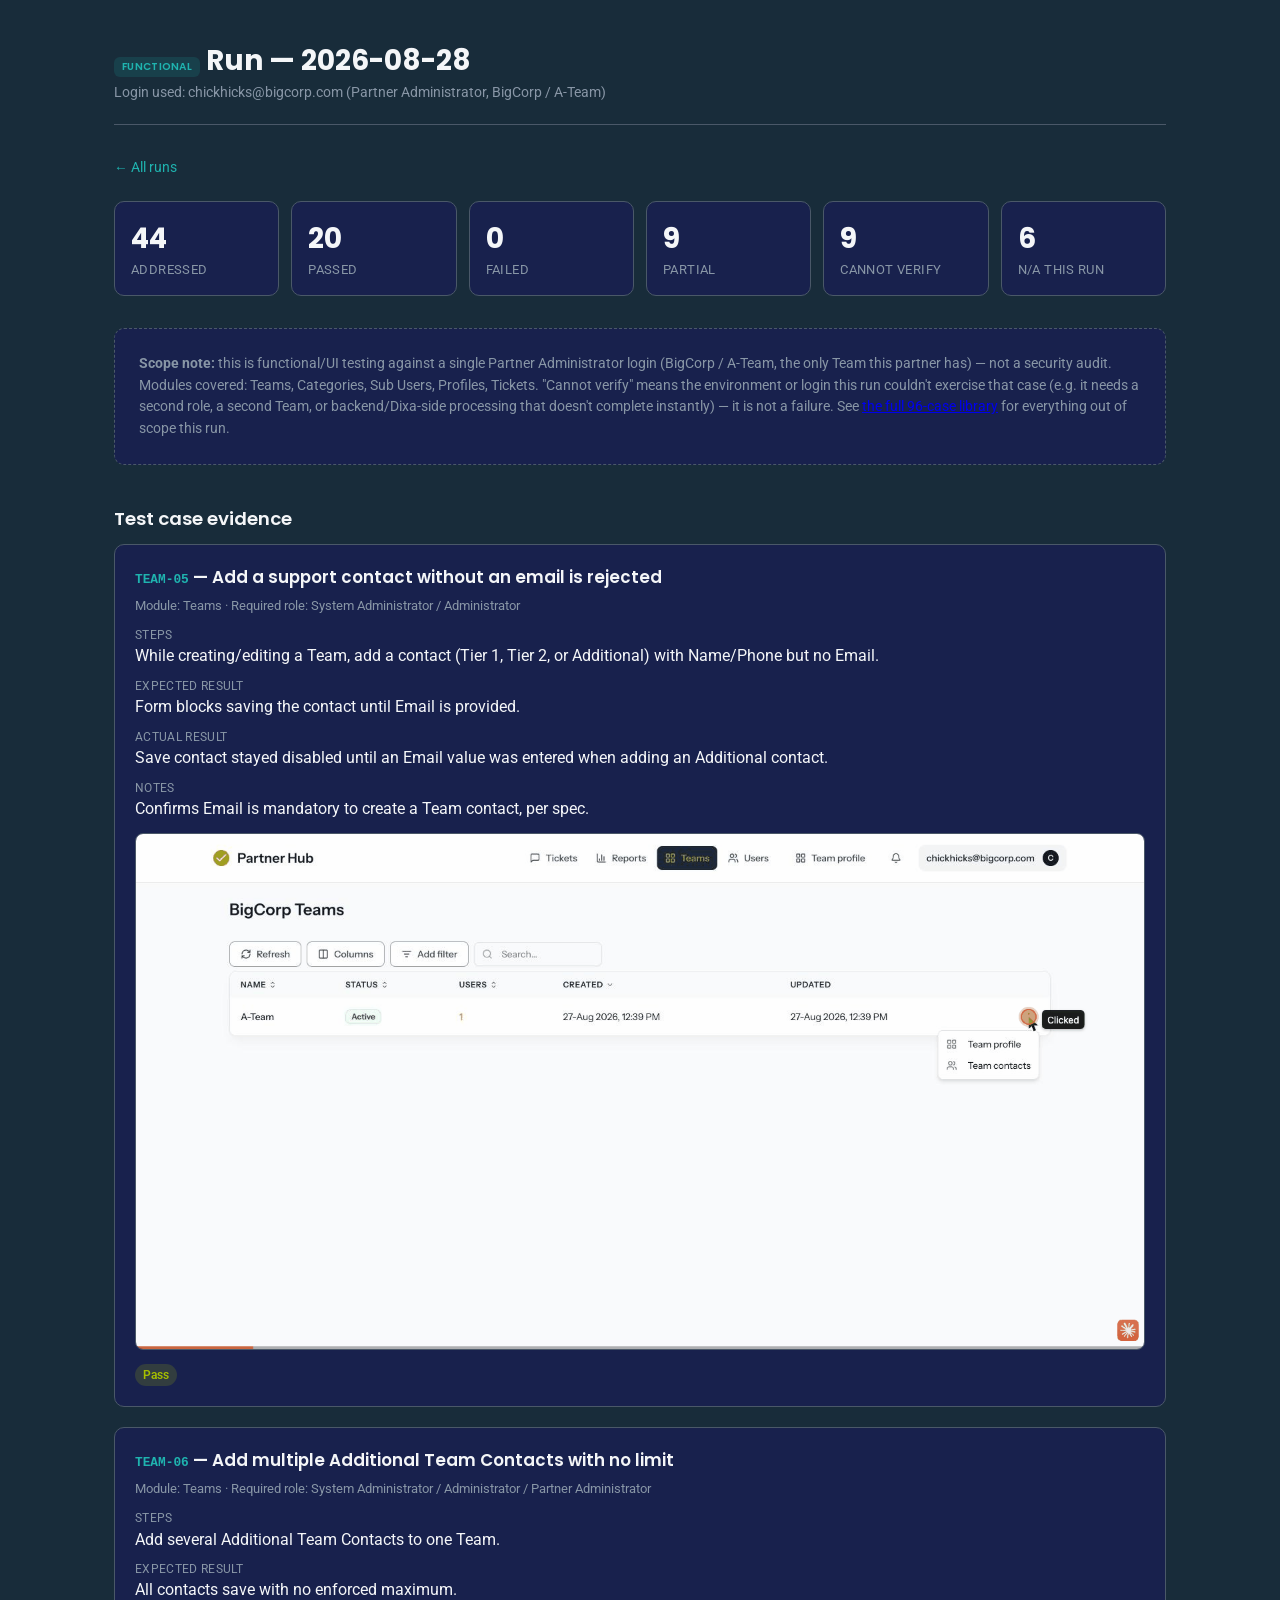
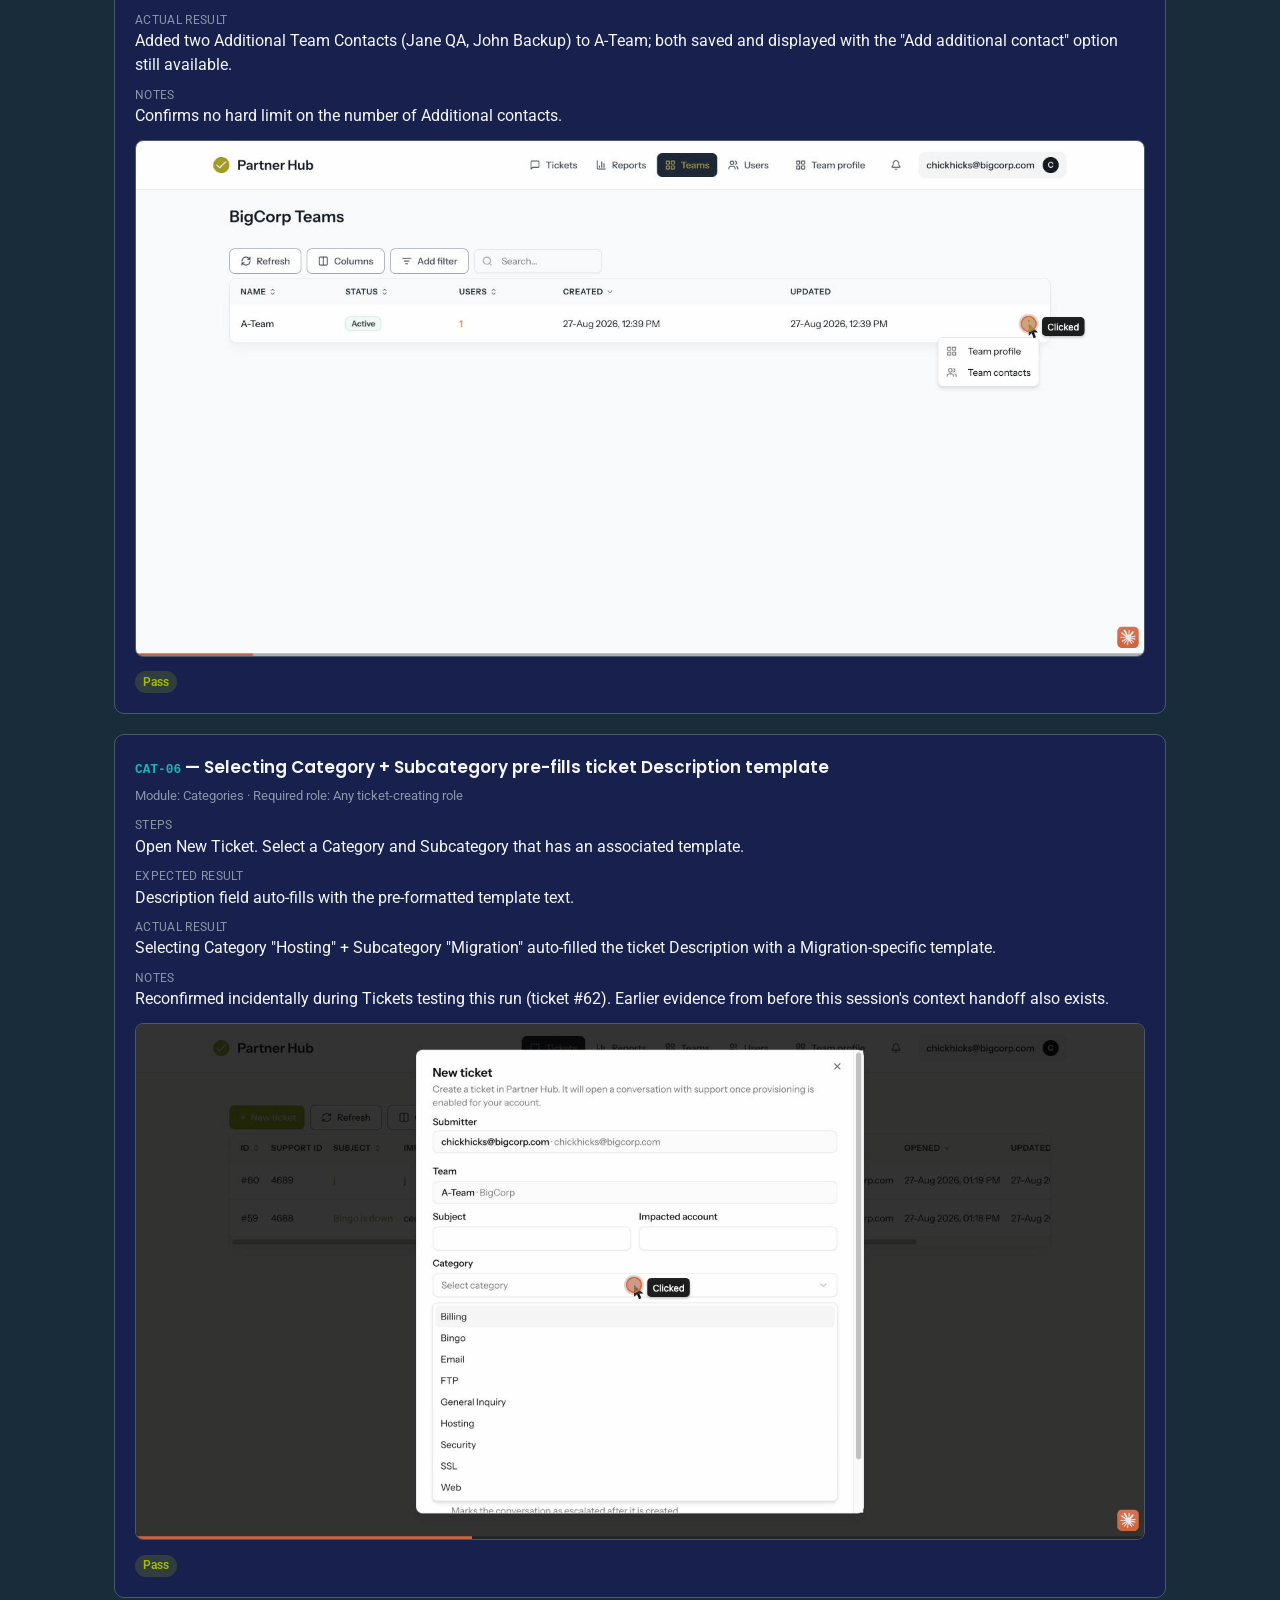
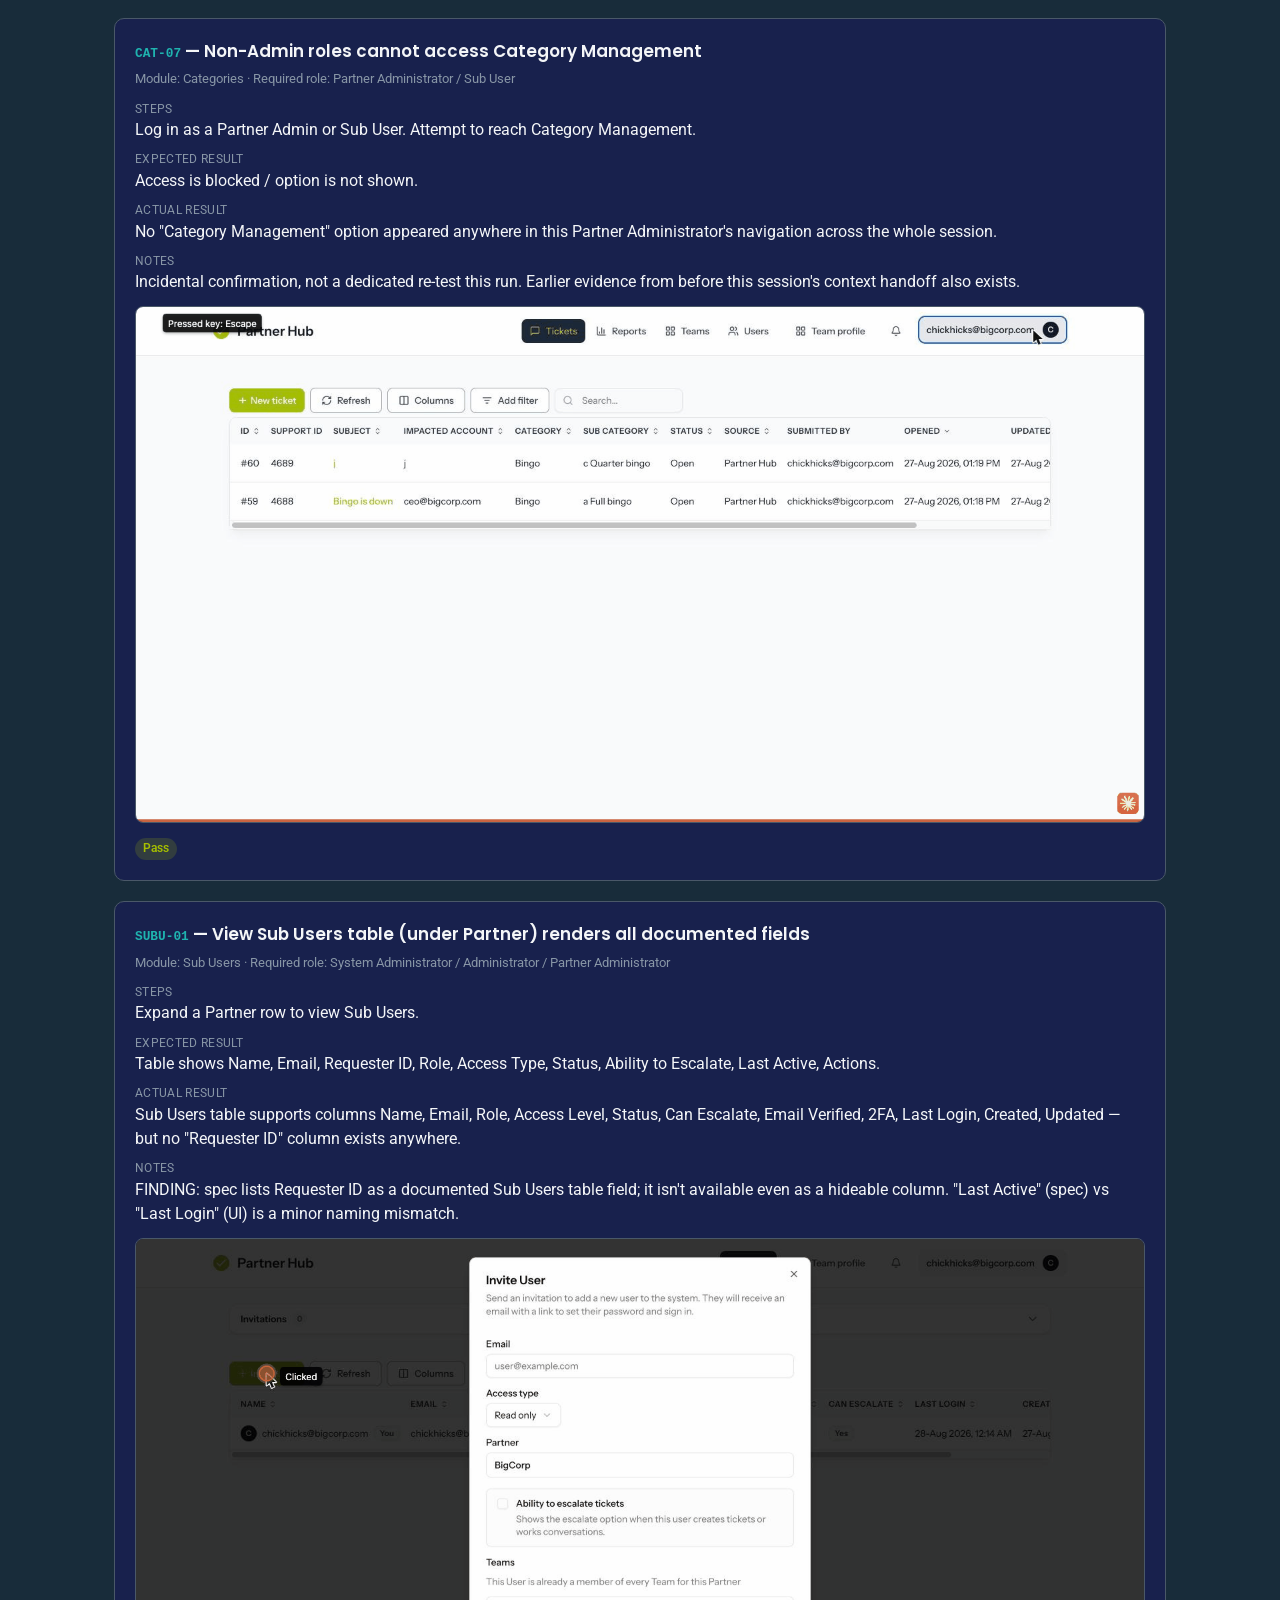
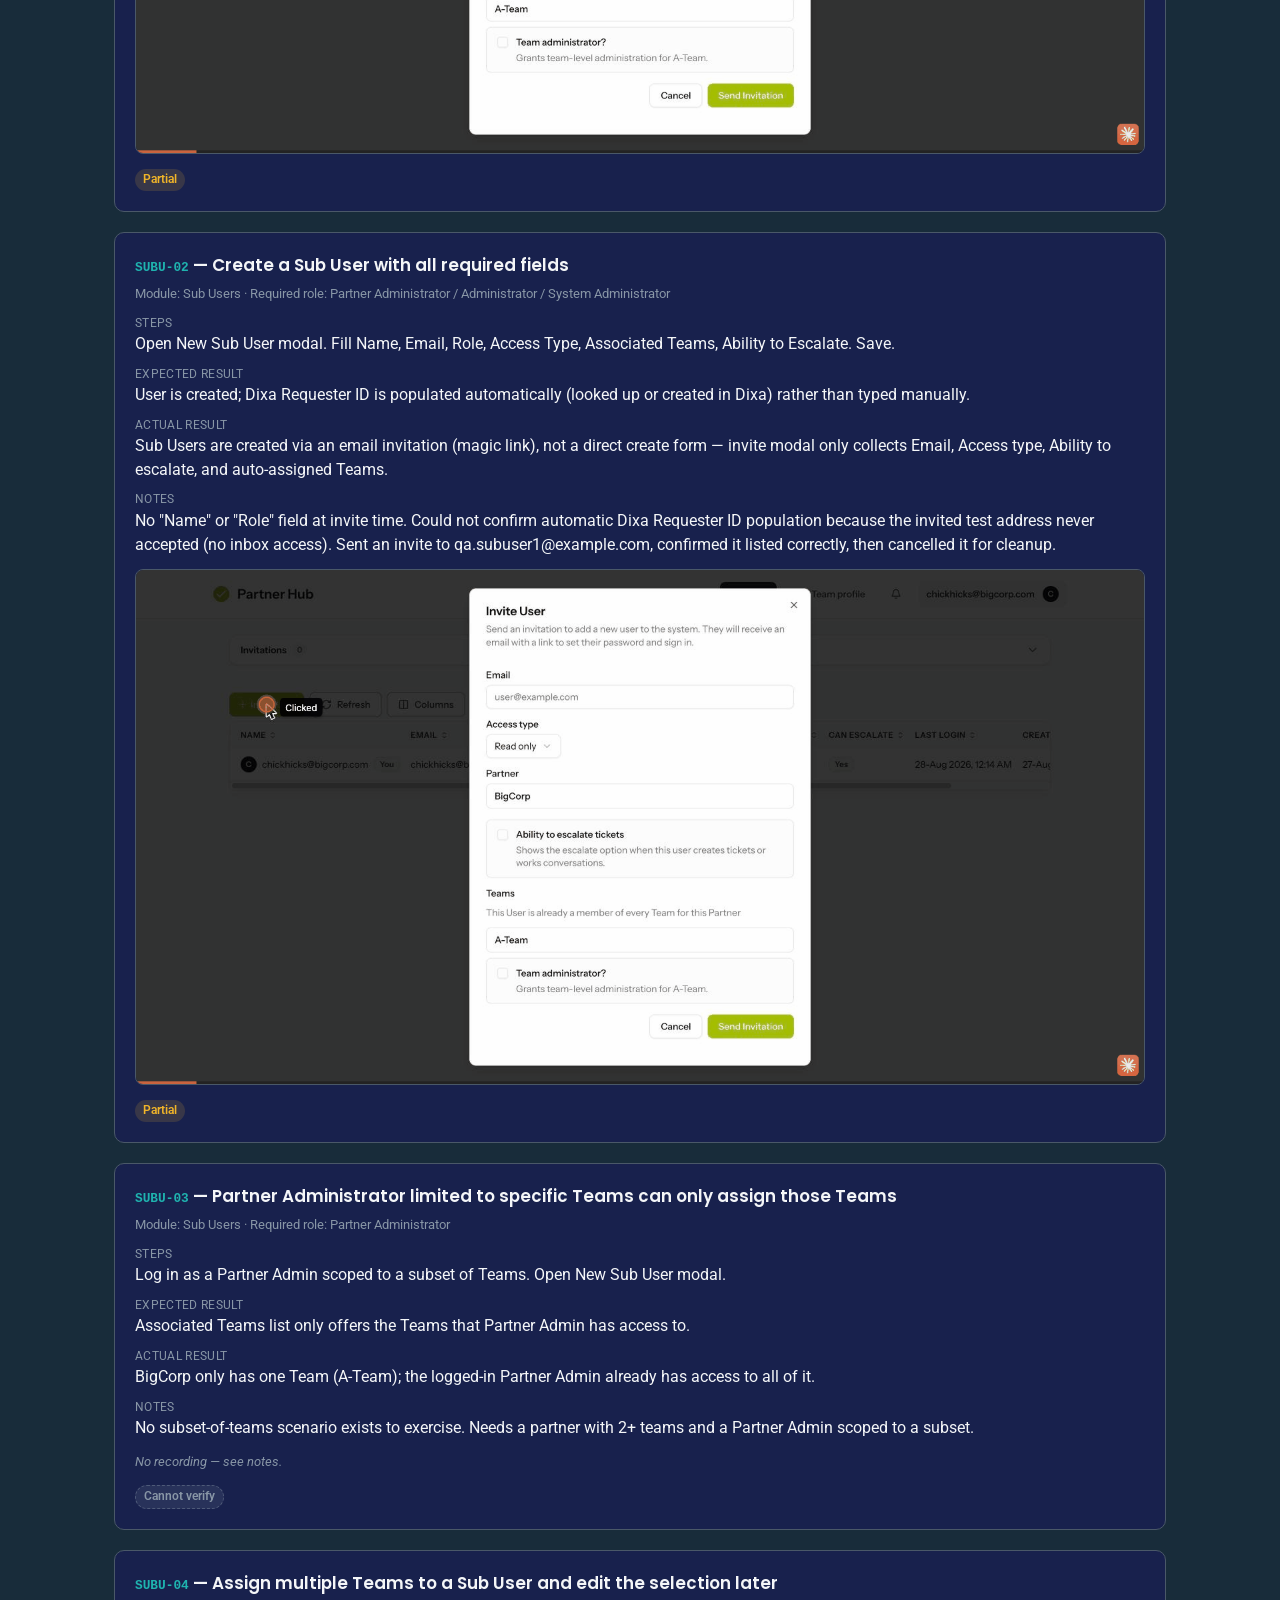
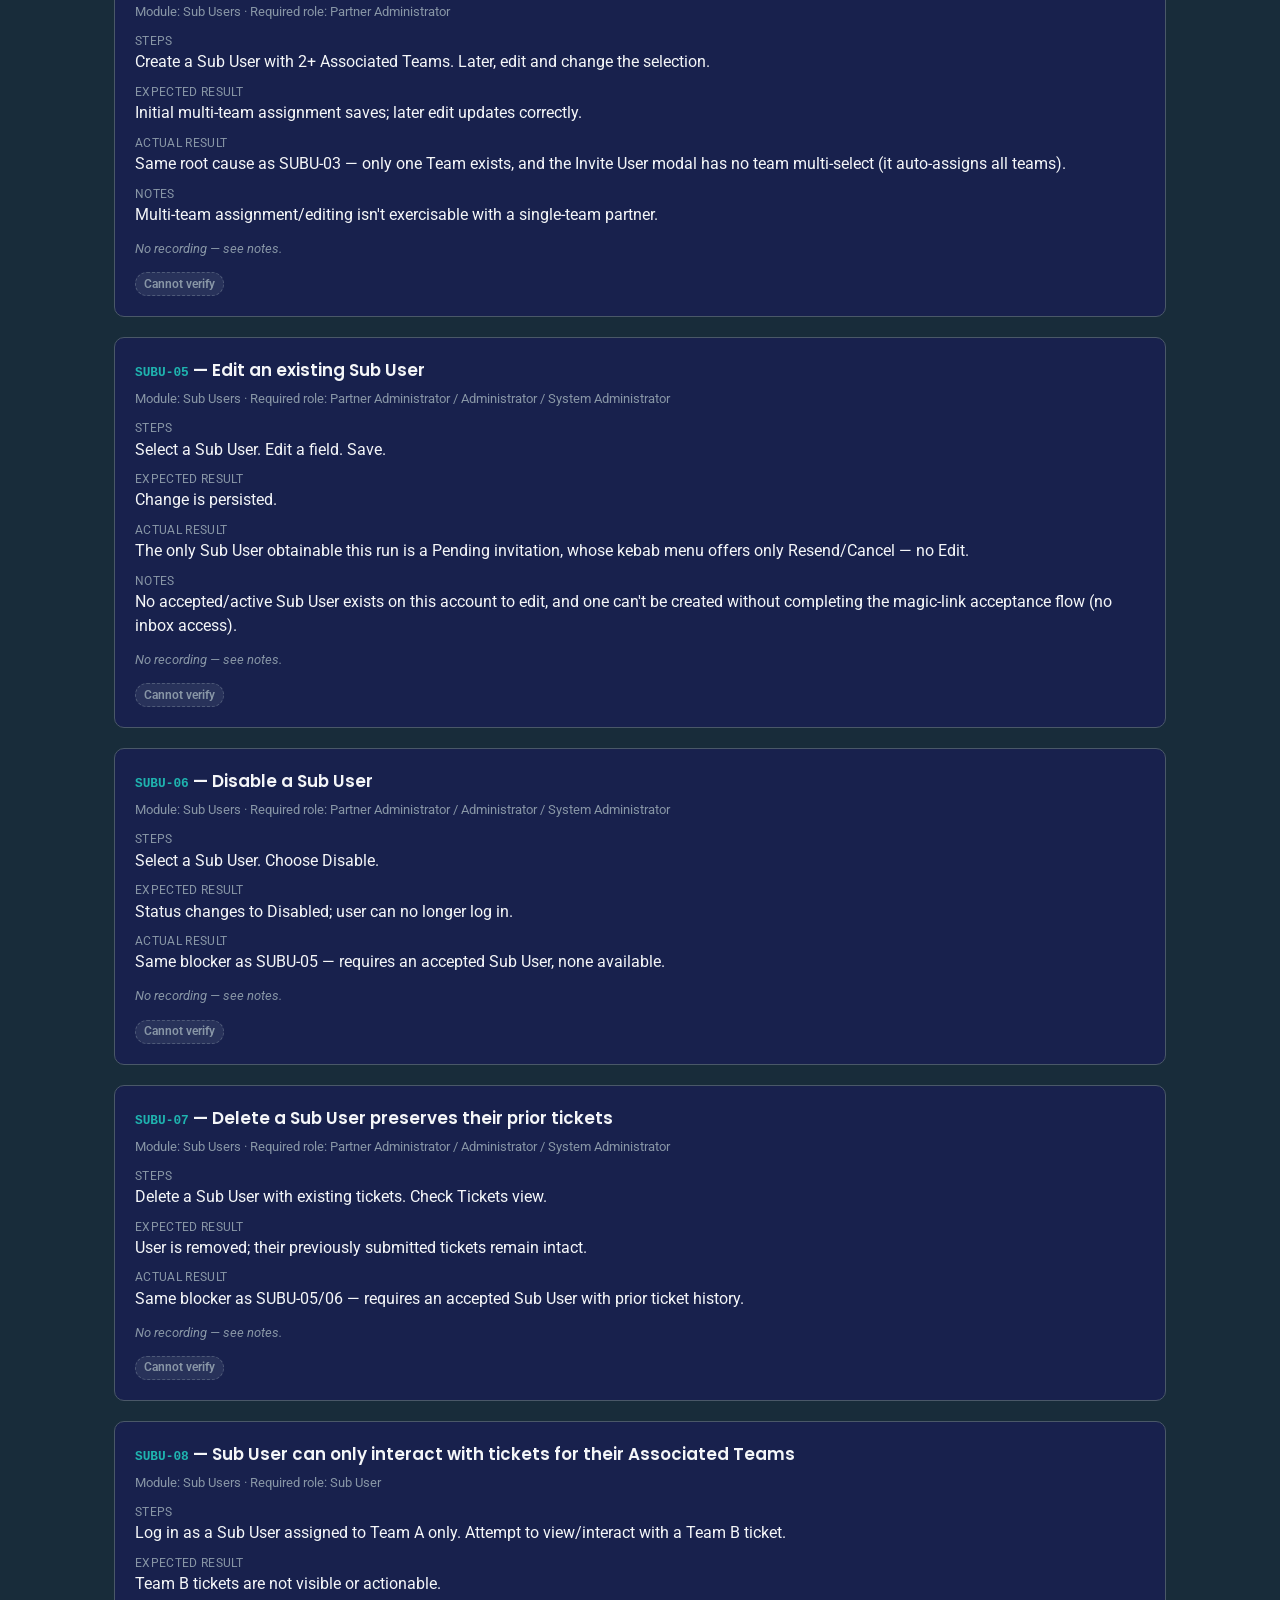
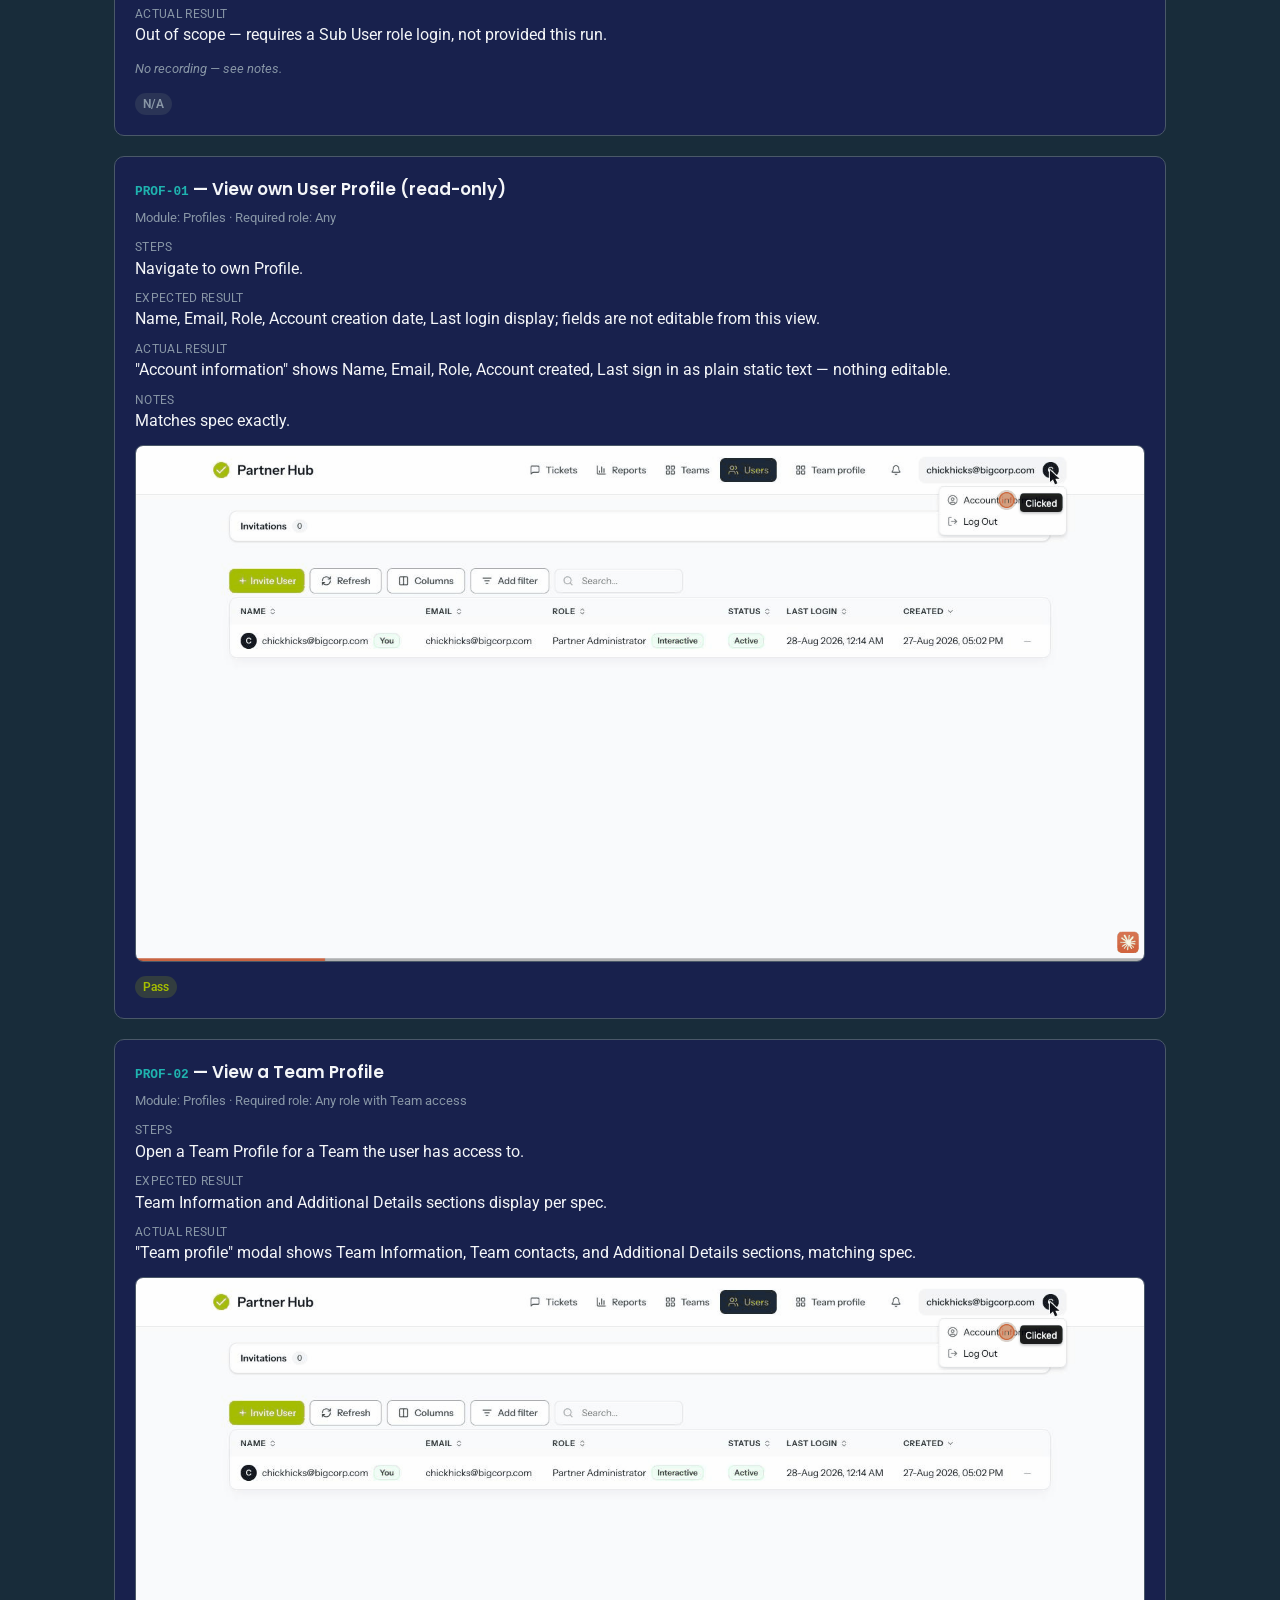
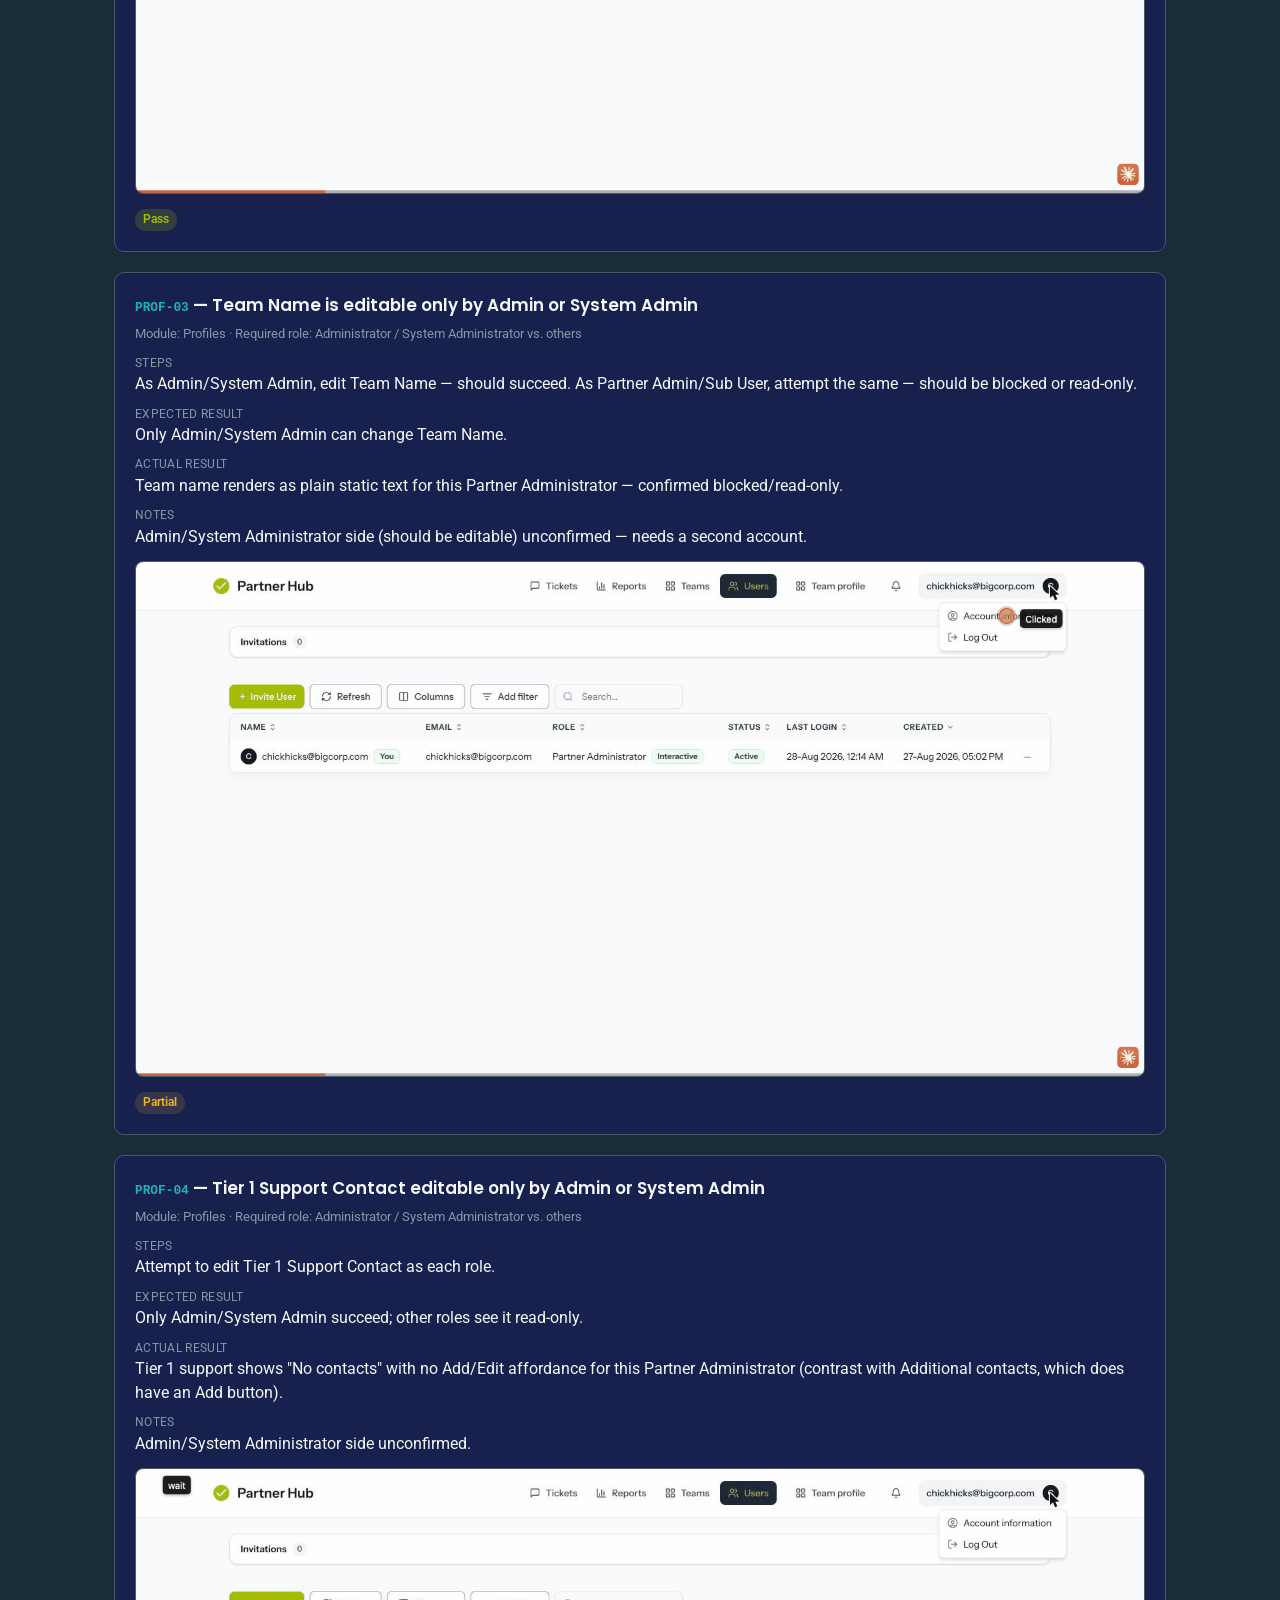
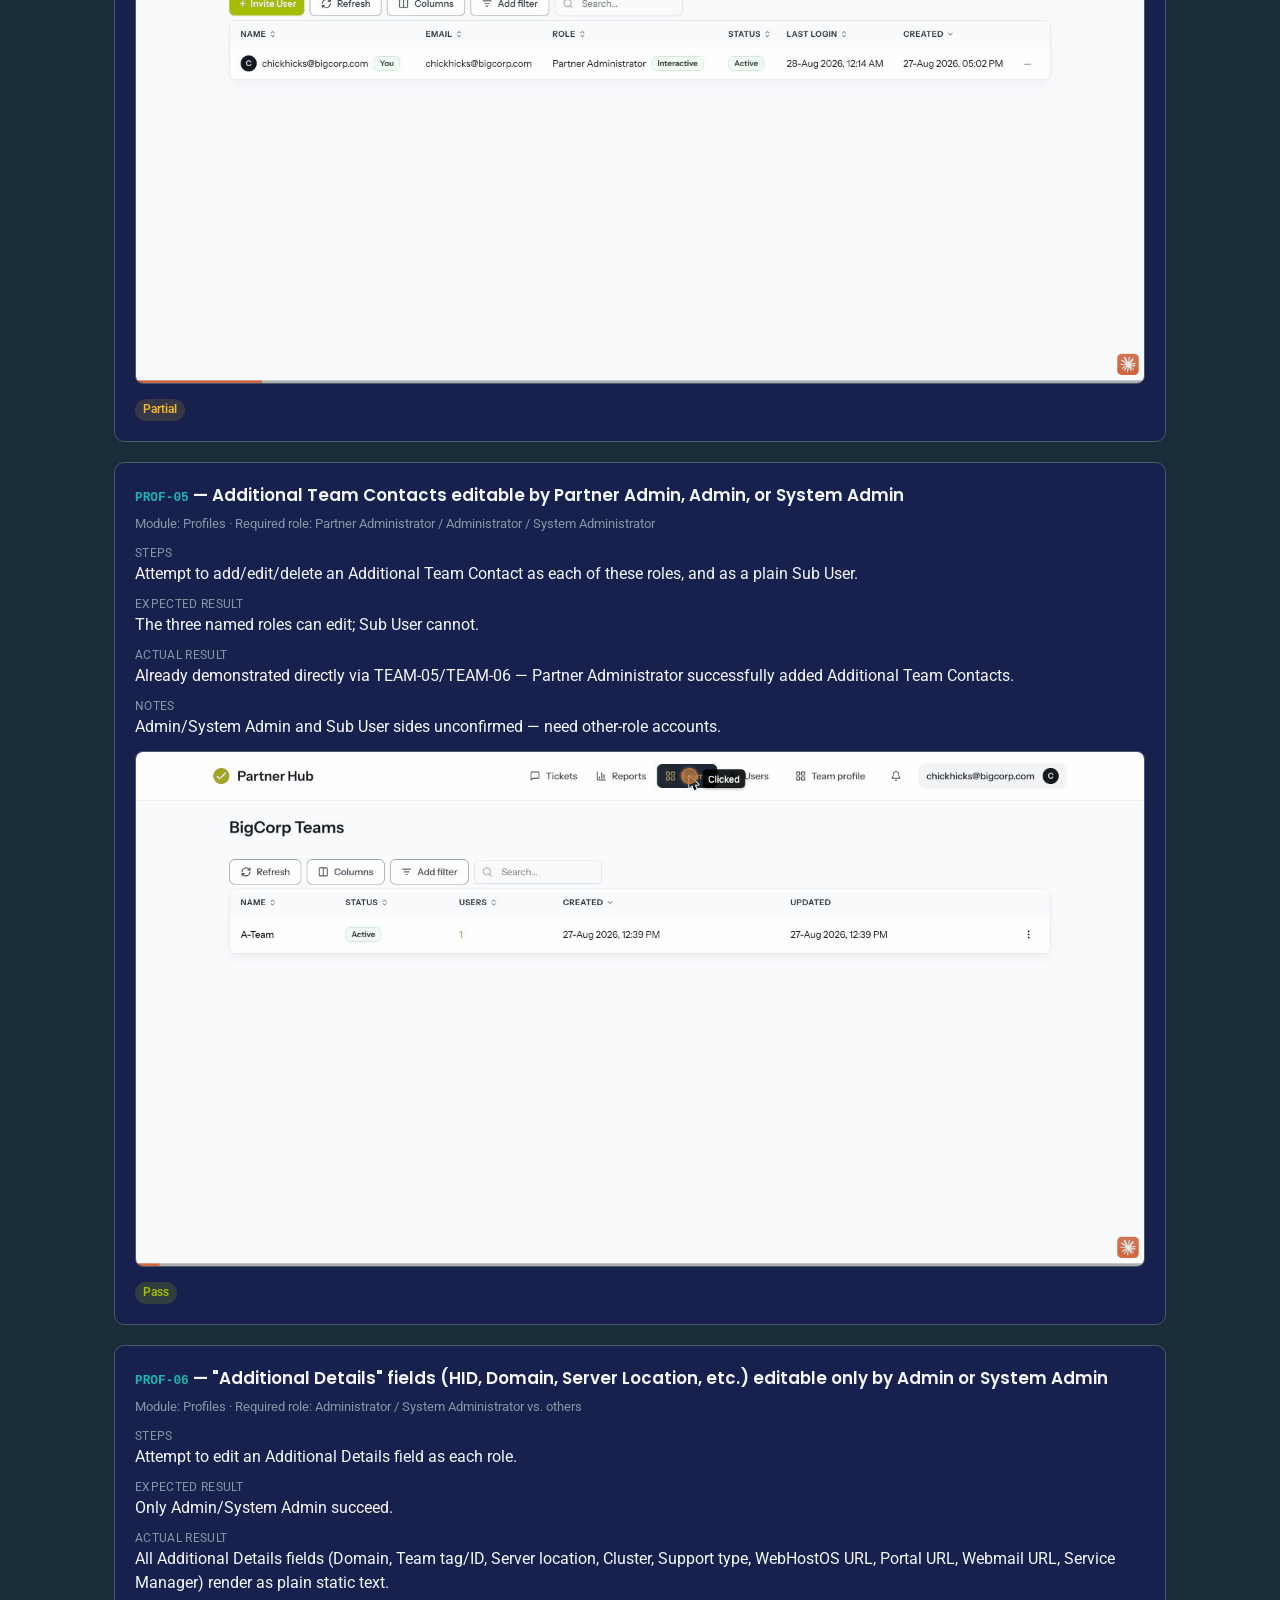
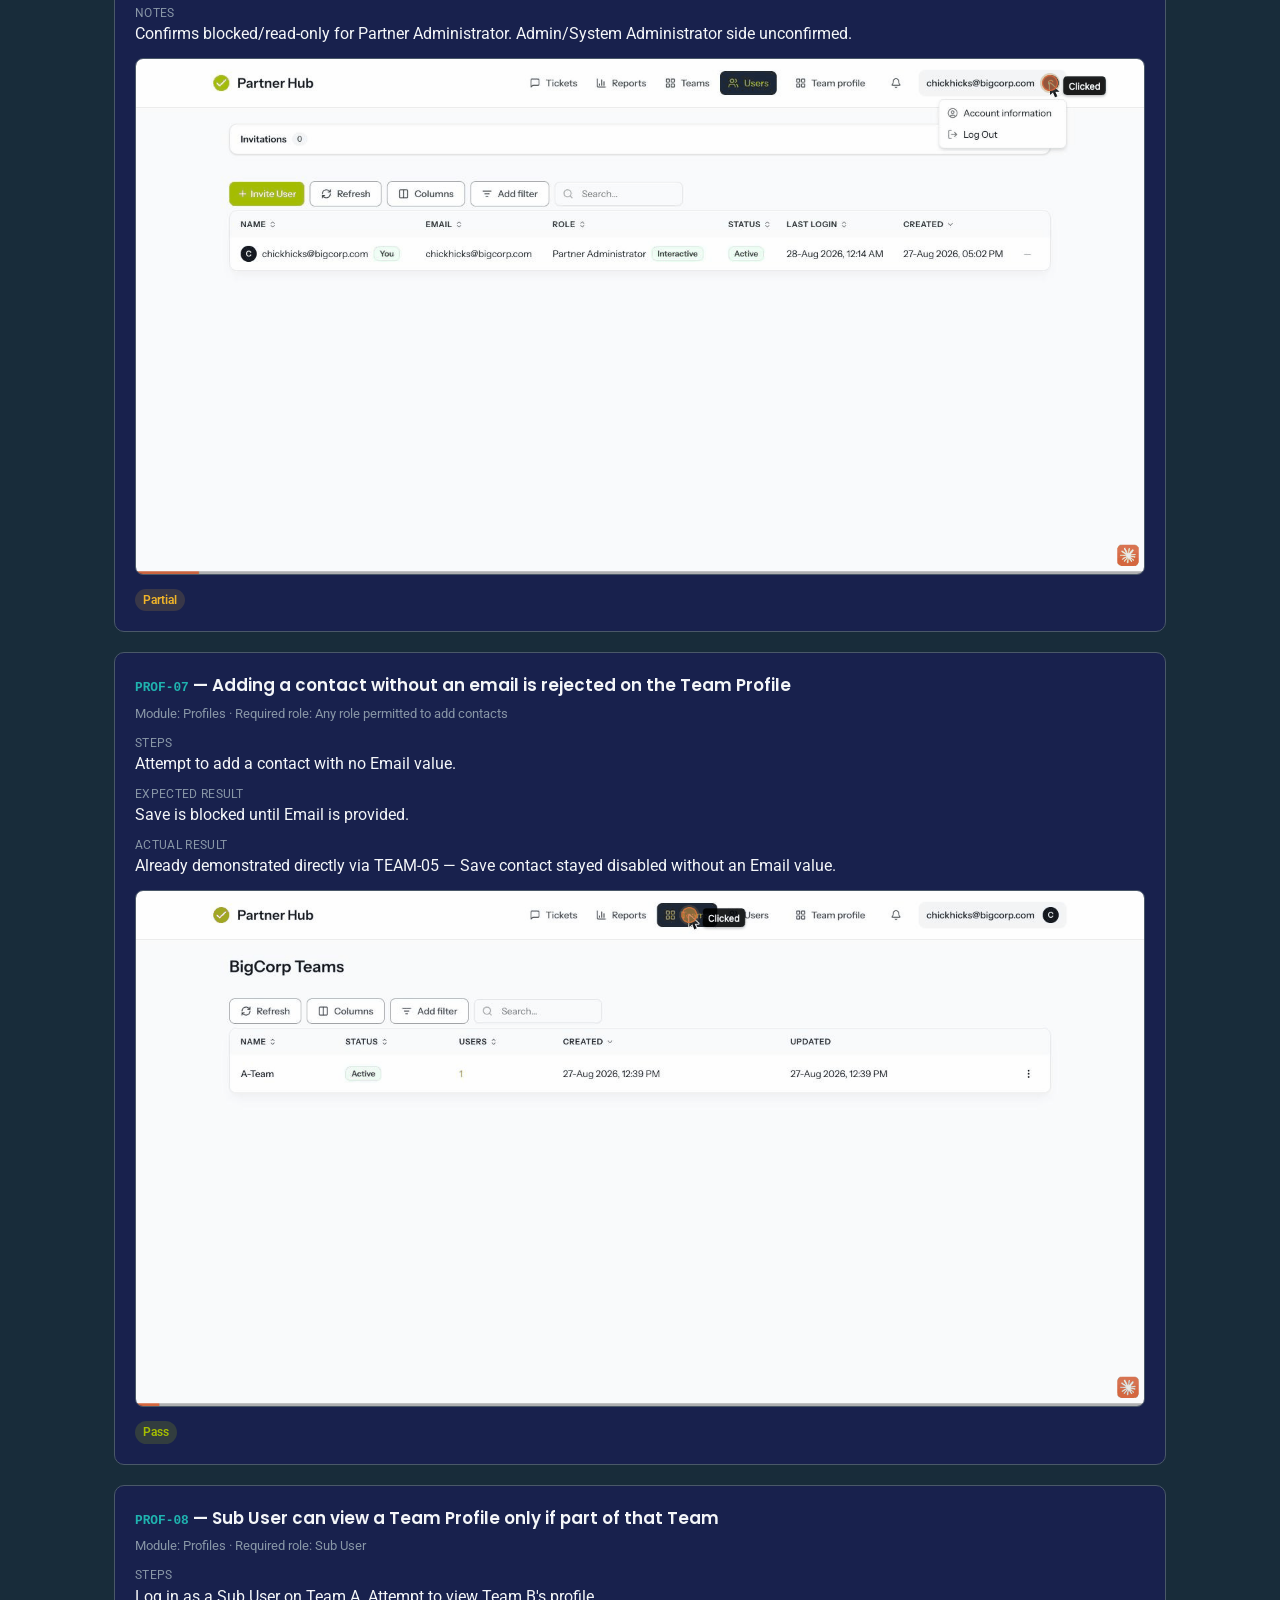
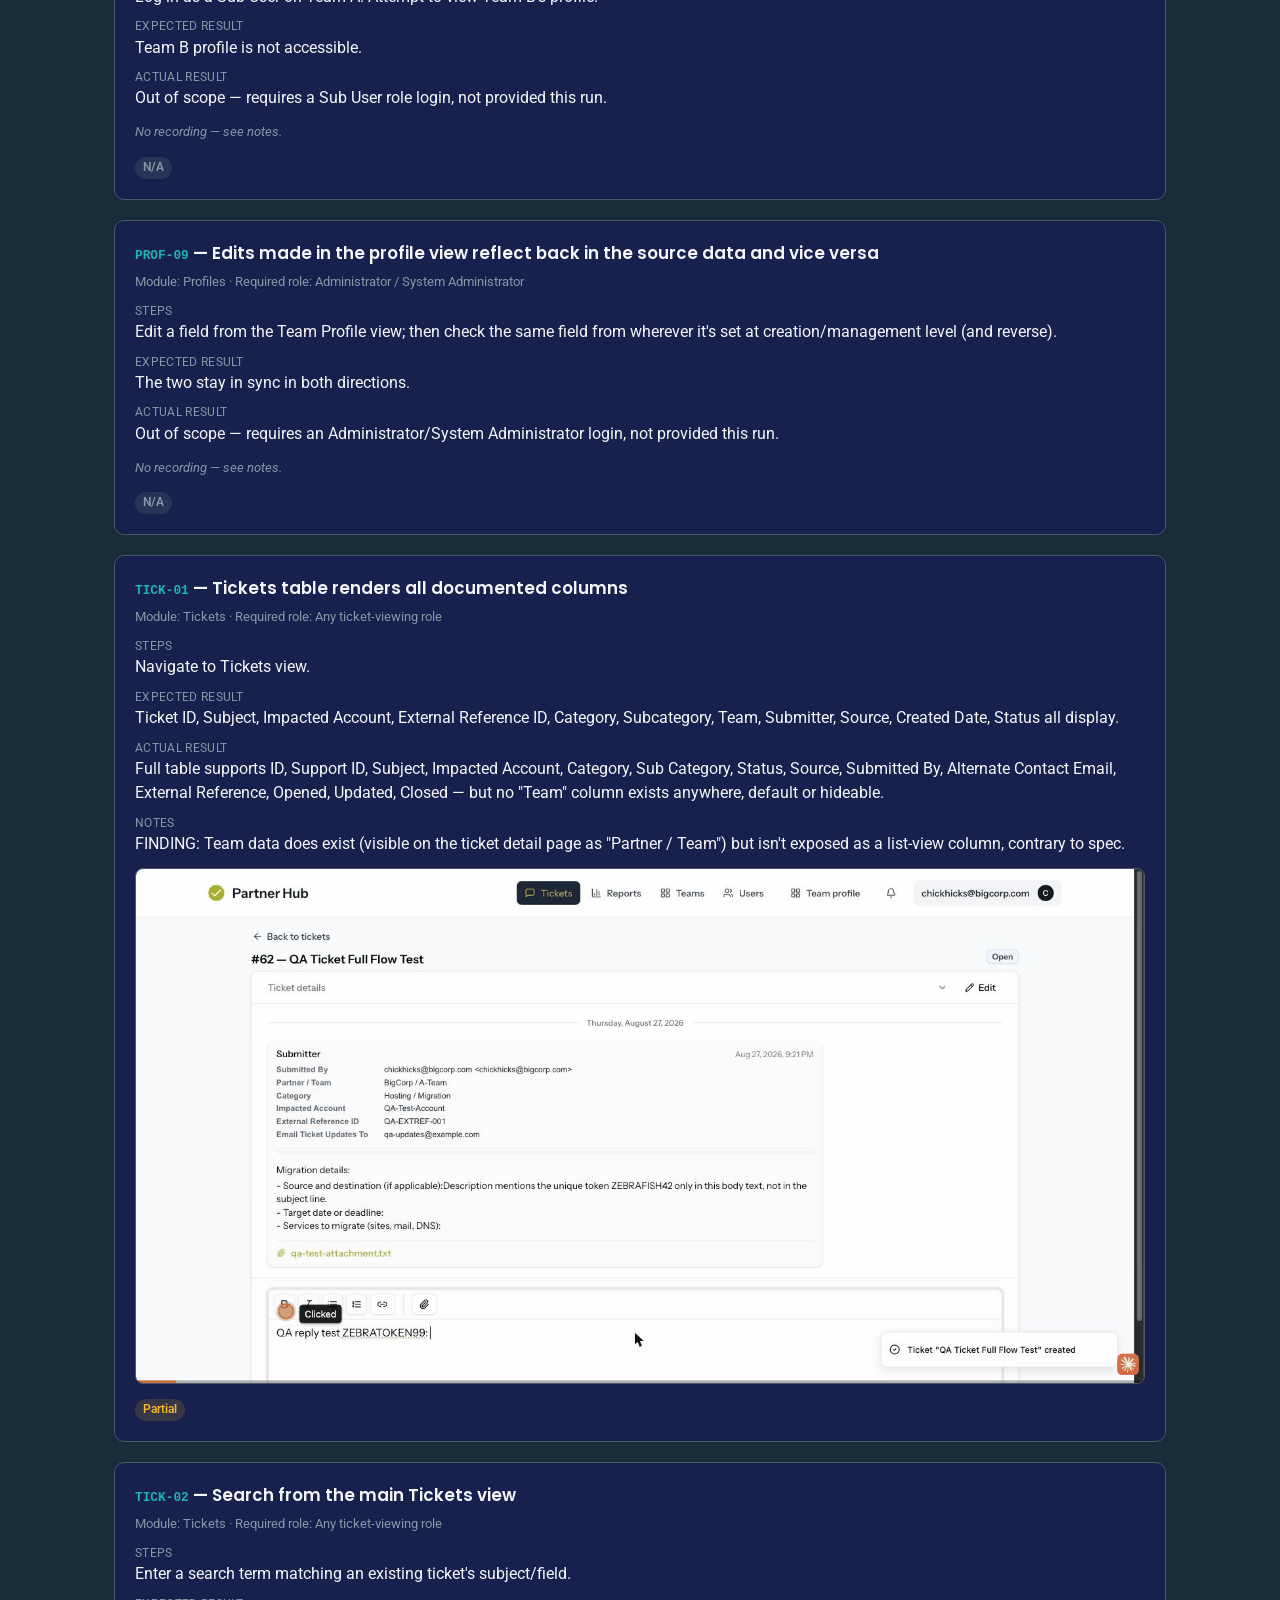
==== commit b26b3c59: "Add usability check library and reorganize dashboard for both check types 28 usability checks (Niels" ====
--- a/runs/2026-08-28/index.html
+++ b/runs/2026-08-28/index.html
@@ -10,7 +10,7 @@
   <div class="page">
     <header class="site-header">
       <div>
-        <h1>Run — 2026-08-28</h1>
+        <h1><span class="badge type-badge type-functional">Functional</span> Run — 2026-08-28</h1>
         <div class="subtitle">Login used: chickhicks@bigcorp.com (Partner Administrator, BigCorp / A-Team)</div>
       </div>
     </header>
--- a/assets/style.css
+++ b/assets/style.css
@@ -1,17 +1,23 @@
+@import url('https://fonts.googleapis.com/css2?family=Poppins:wght@600;700;800&family=Roboto:wght@400;500&display=swap');
+
 :root {
-  --bg: #0f1115;
-  --panel: #171a21;
-  --panel-border: #262b36;
-  --text: #e6e9ef;
-  --text-dim: #9aa4b2;
-  --accent: #5b8cff;
-  --pass: #3ecf8e;
+  /* HostPapa brand palette */
+  --bg: #182C3A;       /* Deep Navy */
+  --panel: #18214D;    /* Royal Navy */
+  --panel-border: #4A5868; /* Grey 600 */
+  --text: #F4F6F8;     /* Grey 50 */
+  --text-dim: #8896A6; /* Grey 400 */
+  --accent: #1FB3AF;   /* Teal — links, interactive elements */
+  --cta: #A5BE00;      /* Lime Green — reserved for primary actions/highlights */
+  --pass: #A5BE00;
   --fail: #ef5b5b;
   --partial: #f0b429;
-  --pending: #5c6470;
-  --na: #3a3f4b;
-  --cannot-verify: #9aa4b2;
-  --font: -apple-system, BlinkMacSystemFont, "Segoe UI", Roboto, Helvetica, Arial, sans-serif;
+  --pending: #8896A6;
+  --na: #4A5868;
+  --cannot-verify: #8896A6;
+  --font-display: "Poppins", -apple-system, BlinkMacSystemFont, "Segoe UI", sans-serif;
+  --font-body: "Roboto", -apple-system, BlinkMacSystemFont, "Segoe UI", Helvetica, Arial, sans-serif;
+  --font: var(--font-body);
 }
 
 * { box-sizing: border-box; }
@@ -42,7 +48,9 @@
 }
 
 header.site-header h1 {
-  font-size: 1.5rem;
+  font-family: var(--font-display);
+  font-weight: 700;
+  font-size: 1.75rem;
   margin: 0;
 }
 
@@ -74,8 +82,9 @@
 }
 
 .stat-card .value {
+  font-family: var(--font-display);
   font-size: 1.75rem;
-  font-weight: 600;
+  font-weight: 700;
 }
 
 .stat-card .label {
@@ -90,7 +99,9 @@
 }
 
 section h2 {
-  font-size: 1.05rem;
+  font-family: var(--font-display);
+  font-weight: 600;
+  font-size: 1.15rem;
   margin: 0 0 0.75rem;
   color: var(--text);
 }
@@ -103,6 +114,48 @@
   color: var(--text-dim);
   font-size: 0.9rem;
 }
+
+.tabs {
+  display: flex;
+  gap: 0.4rem;
+  margin-bottom: 1rem;
+}
+
+.tab {
+  font-family: var(--font-body);
+  background: var(--panel);
+  border: 1px solid var(--panel-border);
+  color: var(--text-dim);
+  border-radius: 999px;
+  padding: 0.4rem 0.9rem;
+  font-size: 0.85rem;
+  font-weight: 500;
+  cursor: pointer;
+}
+
+.tab .tab-count {
+  color: var(--text-dim);
+  font-size: 0.78rem;
+}
+
+.tab.active {
+  background: rgba(31,179,175,0.15);
+  border-color: var(--accent);
+  color: var(--text);
+}
+
+.tab.active .tab-count { color: var(--accent); }
+
+.hidden { display: none !important; }
+
+.badge.type-badge {
+  border-radius: 6px;
+  text-transform: uppercase;
+  font-size: 0.65rem;
+  letter-spacing: 0.03em;
+}
+.badge.type-functional { background: rgba(31,179,175,0.15); color: var(--accent); }
+.badge.type-usability { background: rgba(165,190,0,0.18); color: var(--pass); }
 
 .filters {
   display: flex;
@@ -161,12 +214,12 @@
   white-space: nowrap;
 }
 
-.badge.pass { background: rgba(62,207,142,0.15); color: var(--pass); }
+.badge.pass { background: rgba(165,190,0,0.18); color: var(--pass); }
 .badge.fail { background: rgba(239,91,91,0.15); color: var(--fail); }
 .badge.partial { background: rgba(240,180,41,0.15); color: var(--partial); }
-.badge.pending { background: rgba(92,100,112,0.2); color: var(--text-dim); }
-.badge.na { background: rgba(58,63,75,0.4); color: var(--text-dim); }
-.badge.cannot-verify { background: rgba(154,164,178,0.15); color: var(--cannot-verify); border: 1px dashed rgba(154,164,178,0.4); }
+.badge.pending { background: rgba(136,150,166,0.2); color: var(--text-dim); }
+.badge.na { background: rgba(74,88,104,0.35); color: var(--text-dim); }
+.badge.cannot-verify { background: rgba(136,150,166,0.15); color: var(--cannot-verify); border: 1px dashed rgba(136,150,166,0.4); }
 
 .id-cell { font-family: ui-monospace, SFMono-Regular, Menlo, monospace; font-size: 0.8rem; color: var(--accent); }
 
@@ -187,8 +240,10 @@
 }
 
 .evidence-card h3 {
+  font-family: var(--font-display);
+  font-weight: 600;
   margin: 0 0 0.35rem;
-  font-size: 1rem;
+  font-size: 1.05rem;
 }
 
 .evidence-card .meta {
